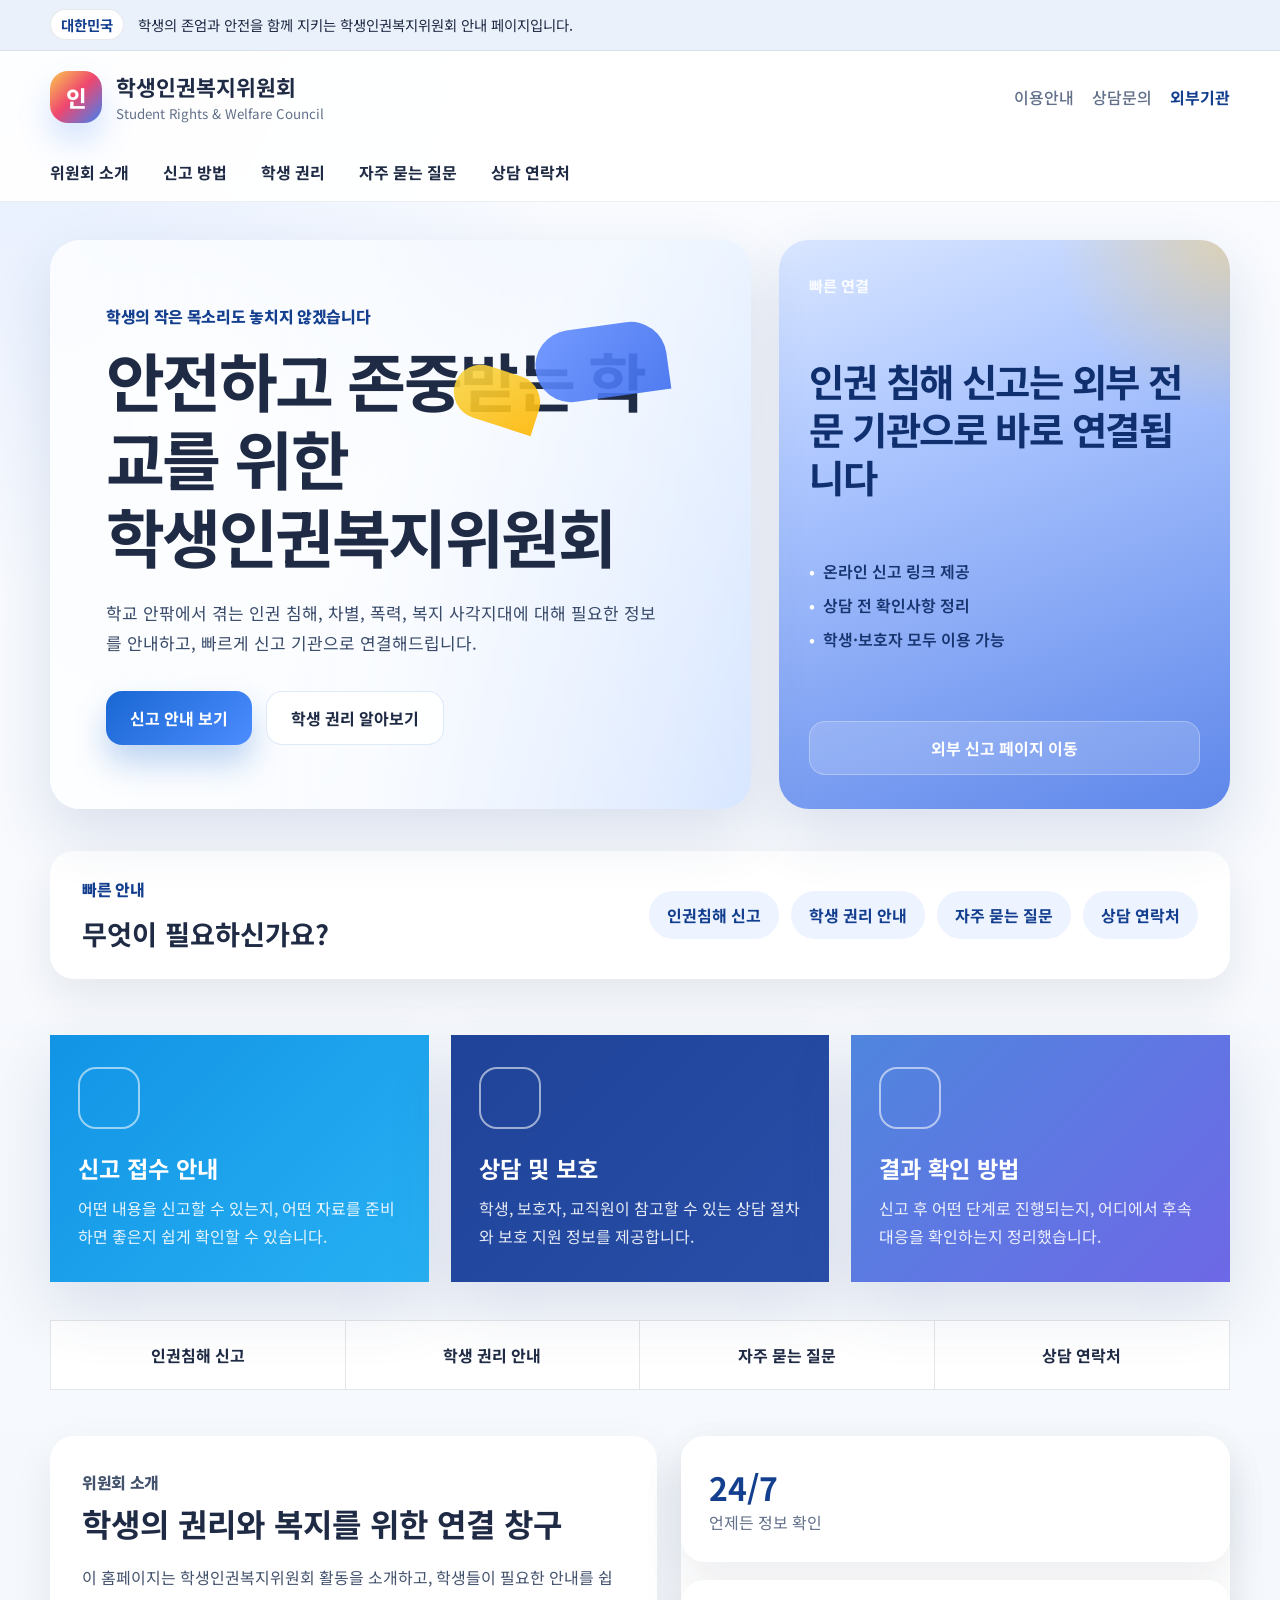
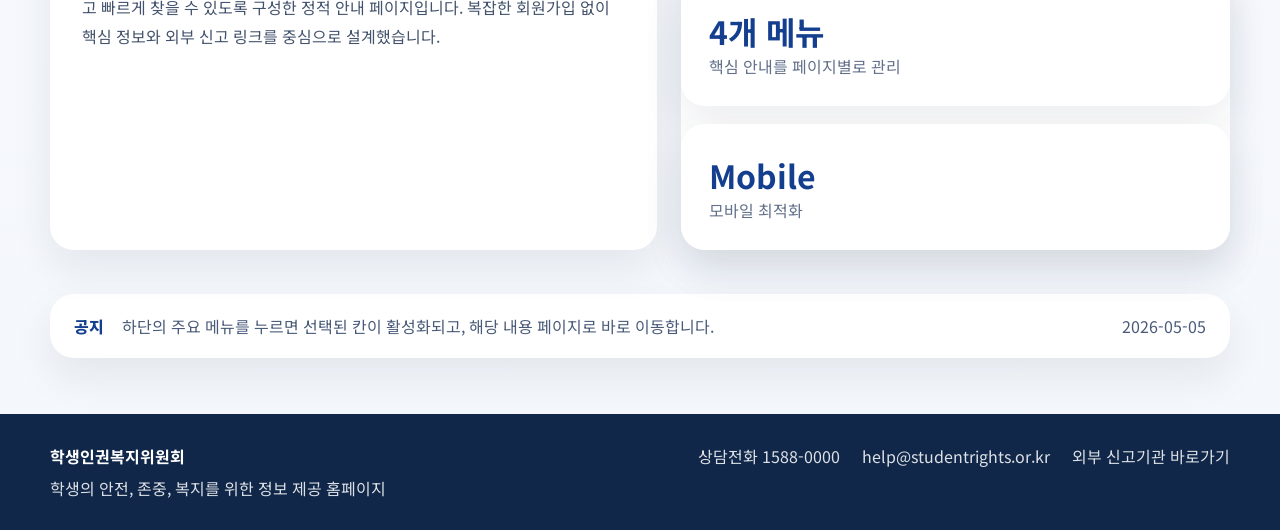
==== index.html @ 564bf6ee "Add files via upload" ====
<!DOCTYPE html>
<html lang="ko">
  <head>
    <meta charset="UTF-8" />
    <meta name="viewport" content="width=device-width, initial-scale=1.0" />
    <title>학생인권복지위원회</title>
    <meta
      name="description"
      content="학생의 권리와 복지를 위한 안내, 상담, 신고 연결을 제공하는 학생인권복지위원회 홈페이지"
    />
    <link rel="preconnect" href="https://fonts.googleapis.com" />
    <link rel="preconnect" href="https://fonts.gstatic.com" crossorigin />
    <link
      href="https://fonts.googleapis.com/css2?family=Noto+Sans+KR:wght@400;500;700;800&display=swap"
      rel="stylesheet"
    />
    <link rel="stylesheet" href="styles.css" />
  </head>
  <body data-page="home">
    <div class="gov-banner">
      <div class="container gov-banner__inner">
        <span class="gov-banner__badge">대한민국</span>
        <p>학생의 존엄과 안전을 함께 지키는 학생인권복지위원회 안내 페이지입니다.</p>
      </div>
    </div>

    <header class="site-header">
      <div class="container header-top">
        <a class="brand" href="index.html" aria-label="학생인권복지위원회 홈">
          <span class="brand__mark">인</span>
          <span class="brand__text">
            <strong>학생인권복지위원회</strong>
            <small>Student Rights & Welfare Council</small>
          </span>
        </a>

        <div class="header-actions">
          <a class="header-link" href="rights.html">이용안내</a>
          <a class="header-link" href="contact.html">상담문의</a>
          <a class="header-link header-link--strong" href="https://www.humanrights.go.kr/" target="_blank" rel="noreferrer">외부기관</a>
          <button class="menu-toggle" type="button" aria-expanded="false" aria-controls="site-nav">
            <span></span>
            <span></span>
            <span></span>
            <span class="sr-only">메뉴 열기</span>
          </button>
        </div>
      </div>

      <div class="container nav-wrap">
        <nav id="site-nav" class="site-nav" aria-label="주요 메뉴">
          <a href="index.html">위원회 소개</a>
          <a href="report.html">신고 방법</a>
          <a href="rights.html">학생 권리</a>
          <a href="faq.html">자주 묻는 질문</a>
          <a href="contact.html">상담 연락처</a>
        </nav>
      </div>
    </header>

    <main>
      <section class="hero">
        <div class="container hero__layout">
          <div class="hero__content">
            <p class="eyebrow">학생의 작은 목소리도 놓치지 않겠습니다</p>
            <h1>
              안전하고 존중받는 학교를 위한
              <br />
              학생인권복지위원회
            </h1>
            <p class="hero__text">
              학교 안팎에서 겪는 인권 침해, 차별, 폭력, 복지 사각지대에 대해 필요한 정보를
              안내하고, 빠르게 신고 기관으로 연결해드립니다.
            </p>
            <div class="hero__buttons">
              <a class="button button--primary" href="report.html">신고 안내 보기</a>
              <a class="button button--secondary" href="rights.html">학생 권리 알아보기</a>
            </div>
          </div>

          <aside class="hero-card" aria-label="주요 안내">
            <p class="hero-card__label">빠른 연결</p>
            <h2>인권 침해 신고는 외부 전문 기관으로 바로 연결됩니다</h2>
            <ul class="hero-card__list">
              <li>온라인 신고 링크 제공</li>
              <li>상담 전 확인사항 정리</li>
              <li>학생·보호자 모두 이용 가능</li>
            </ul>
            <a class="button button--light" href="https://www.humanrights.go.kr/" target="_blank" rel="noreferrer">외부 신고 페이지 이동</a>
          </aside>
        </div>
      </section>

      <section class="quick-search">
        <div class="container quick-search__box">
          <div>
            <p class="section-kicker">빠른 안내</p>
            <h2>무엇이 필요하신가요?</h2>
          </div>
          <div class="quick-links">
            <a class="quick-link" href="report.html">인권침해 신고</a>
            <a class="quick-link" href="rights.html">학생 권리 안내</a>
            <a class="quick-link" href="faq.html">자주 묻는 질문</a>
            <a class="quick-link" href="contact.html">상담 연락처</a>
          </div>
        </div>
      </section>

      <section class="service-grid">
        <div class="container">
          <div class="service-grid__cards">
            <article class="service-card service-card--cyan">
              <div class="service-card__icon"></div>
              <h3>신고 접수 안내</h3>
              <p>어떤 내용을 신고할 수 있는지, 어떤 자료를 준비하면 좋은지 쉽게 확인할 수 있습니다.</p>
            </article>
            <article class="service-card service-card--navy">
              <div class="service-card__icon"></div>
              <h3>상담 및 보호</h3>
              <p>학생, 보호자, 교직원이 참고할 수 있는 상담 절차와 보호 지원 정보를 제공합니다.</p>
            </article>
            <article class="service-card service-card--violet">
              <div class="service-card__icon"></div>
              <h3>결과 확인 방법</h3>
              <p>신고 후 어떤 단계로 진행되는지, 어디에서 후속 대응을 확인하는지 정리했습니다.</p>
            </article>
          </div>
        </div>
      </section>

      <section class="tabs-section">
        <div class="container tabs-section__inner">
          <a class="mini-tab" data-page-link="report" href="report.html">인권침해 신고</a>
          <a class="mini-tab" data-page-link="rights" href="rights.html">학생 권리 안내</a>
          <a class="mini-tab" data-page-link="faq" href="faq.html">자주 묻는 질문</a>
          <a class="mini-tab" data-page-link="contact" href="contact.html">상담 연락처</a>
        </div>
      </section>

      <section class="about-section">
        <div class="container about-layout">
          <div>
            <p class="section-kicker">위원회 소개</p>
            <h2>학생의 권리와 복지를 위한 연결 창구</h2>
            <p>
              이 홈페이지는 학생인권복지위원회 활동을 소개하고, 학생들이 필요한 안내를 쉽고 빠르게
              찾을 수 있도록 구성한 정적 안내 페이지입니다. 복잡한 회원가입 없이 핵심 정보와 외부 신고
              링크를 중심으로 설계했습니다.
            </p>
          </div>
          <div class="stat-list">
            <article>
              <strong>24/7</strong>
              <span>언제든 정보 확인</span>
            </article>
            <article>
              <strong>4개 메뉴</strong>
              <span>핵심 안내를 페이지별로 관리</span>
            </article>
            <article>
              <strong>Mobile</strong>
              <span>모바일 최적화</span>
            </article>
          </div>
        </div>
      </section>

      <section class="notice-section">
        <div class="container notice-box">
          <p class="notice-box__tag">공지</p>
          <p class="notice-box__text">하단의 주요 메뉴를 누르면 선택된 칸이 활성화되고, 해당 내용 페이지로 바로 이동합니다.</p>
          <time datetime="2026-05-05">2026-05-05</time>
        </div>
      </section>
    </main>

    <footer class="site-footer">
      <div class="container footer-layout">
        <div>
          <strong>학생인권복지위원회</strong>
          <p>학생의 안전, 존중, 복지를 위한 정보 제공 홈페이지</p>
        </div>
        <div class="footer-links">
          <a href="tel:1588-0000">상담전화 1588-0000</a>
          <a href="mailto:help@studentrights.or.kr">help@studentrights.or.kr</a>
          <a href="https://www.humanrights.go.kr/" target="_blank" rel="noreferrer">외부 신고기관 바로가기</a>
        </div>
      </div>
    </footer>

    <script src="script.js"></script>
  </body>
</html>
---- styles.css ----
:root {
  --bg: #f4f7fb;
  --surface: #ffffff;
  --surface-soft: #eef4ff;
  --text: #1f2a44;
  --muted: #62708a;
  --line: rgba(31, 42, 68, 0.12);
  --primary: #1967d2;
  --primary-deep: #143f8f;
  --accent: #4f86ff;
  --cyan: linear-gradient(135deg, #1294e5, #27b0f3);
  --navy: linear-gradient(135deg, #1e4398, #294ea8);
  --violet: linear-gradient(135deg, #4f86de, #6e68e6);
  --shadow: 0 24px 60px rgba(42, 74, 126, 0.14);
  --radius: 24px;
}

* {
  box-sizing: border-box;
}

html {
  scroll-behavior: smooth;
}

body {
  margin: 0;
  font-family: "Noto Sans KR", sans-serif;
  color: var(--text);
  background:
    radial-gradient(circle at top left, rgba(125, 170, 255, 0.18), transparent 24%),
    linear-gradient(180deg, #f9fbff 0%, var(--bg) 100%);
}

a {
  color: inherit;
  text-decoration: none;
}

button,
input {
  font: inherit;
}

.container {
  width: min(1180px, calc(100% - 32px));
  margin: 0 auto;
}

.sr-only {
  position: absolute;
  width: 1px;
  height: 1px;
  padding: 0;
  margin: -1px;
  overflow: hidden;
  clip: rect(0, 0, 0, 0);
  white-space: nowrap;
  border: 0;
}

.gov-banner {
  background: #eaf1fb;
  border-bottom: 1px solid rgba(31, 42, 68, 0.08);
  font-size: 0.9rem;
}

.gov-banner__inner {
  display: flex;
  gap: 14px;
  align-items: center;
  min-height: 42px;
}

.gov-banner__badge {
  display: inline-flex;
  align-items: center;
  justify-content: center;
  padding: 4px 10px;
  border-radius: 999px;
  background: #fff;
  border: 1px solid rgba(31, 42, 68, 0.1);
  font-weight: 700;
  color: var(--primary-deep);
}

.site-header {
  position: sticky;
  top: 0;
  z-index: 20;
  background: rgba(255, 255, 255, 0.92);
  backdrop-filter: blur(12px);
  border-bottom: 1px solid rgba(31, 42, 68, 0.08);
}

.header-top,
.nav-wrap {
  display: flex;
  align-items: center;
}

.header-top {
  justify-content: space-between;
  min-height: 92px;
  gap: 20px;
}

.brand {
  display: flex;
  align-items: center;
  gap: 14px;
}

.brand__mark {
  width: 52px;
  height: 52px;
  border-radius: 18px;
  display: grid;
  place-items: center;
  background: linear-gradient(135deg, #f9c94f, #ef476f 48%, #3b82f6);
  color: #fff;
  font-size: 1.4rem;
  font-weight: 800;
  box-shadow: 0 18px 32px rgba(59, 130, 246, 0.22);
}

.brand__text {
  display: flex;
  flex-direction: column;
  gap: 2px;
}

.brand__text strong {
  font-size: 1.35rem;
}

.brand__text small {
  color: var(--muted);
}

.header-actions {
  display: flex;
  align-items: center;
  gap: 18px;
}

.header-link {
  color: var(--muted);
  font-weight: 500;
}

.header-link--strong {
  color: var(--primary-deep);
  font-weight: 700;
}

.menu-toggle {
  display: none;
  width: 48px;
  height: 48px;
  border: 1px solid var(--line);
  border-radius: 14px;
  background: #fff;
  cursor: pointer;
}

.menu-toggle span {
  display: block;
  width: 20px;
  height: 2px;
  margin: 4px auto;
  background: var(--text);
}

.nav-wrap {
  min-height: 58px;
}

.site-nav {
  display: flex;
  gap: 34px;
  align-items: center;
  font-weight: 700;
}

.site-nav a {
  position: relative;
  padding: 14px 0;
}

.site-nav a::after {
  content: "";
  position: absolute;
  left: 0;
  bottom: 6px;
  width: 100%;
  height: 3px;
  border-radius: 999px;
  background: var(--accent);
  transform: scaleX(0);
  transform-origin: left;
  transition: transform 0.2s ease;
}

.site-nav a:hover::after,
.site-nav a:focus-visible::after {
  transform: scaleX(1);
}

.hero {
  padding: 38px 0 24px;
}

.hero__layout {
  display: grid;
  grid-template-columns: 1.4fr 0.9fr;
  gap: 28px;
  align-items: stretch;
}

.hero__content,
.hero-card {
  border-radius: calc(var(--radius) + 6px);
  overflow: hidden;
}

.hero__content {
  position: relative;
  padding: 64px 56px;
  min-height: 480px;
  background:
    linear-gradient(90deg, rgba(255, 255, 255, 0.92) 0%, rgba(255, 255, 255, 0.82) 45%, rgba(255, 255, 255, 0.28) 100%),
    radial-gradient(circle at 20% 30%, rgba(255, 255, 255, 0.7), transparent 24%),
    linear-gradient(135deg, #bfd8ff 0%, #eaf3ff 45%, #c8dcff 100%);
  box-shadow: var(--shadow);
}

.hero__content::before,
.hero__content::after {
  content: "";
  position: absolute;
  border-radius: 999px 999px 0 999px;
  opacity: 0.9;
}

.hero__content::before {
  width: 88px;
  height: 54px;
  right: 210px;
  top: 130px;
  background: linear-gradient(135deg, #f7d74a, #ffb703);
  transform: rotate(18deg);
}

.hero__content::after {
  width: 132px;
  height: 72px;
  right: 84px;
  top: 86px;
  background: linear-gradient(135deg, #658fff, #3f6fef);
  transform: rotate(-8deg);
}

.eyebrow,
.section-kicker {
  margin: 0 0 12px;
  color: var(--primary-deep);
  font-weight: 800;
  letter-spacing: -0.02em;
}

.hero h1 {
  margin: 0;
  font-size: clamp(2.3rem, 5vw, 4rem);
  line-height: 1.22;
  letter-spacing: -0.04em;
}

.hero__text {
  max-width: 560px;
  margin: 24px 0 0;
  font-size: 1.06rem;
  line-height: 1.75;
  color: #3a4c6a;
}

.hero__buttons {
  display: flex;
  flex-wrap: wrap;
  gap: 14px;
  margin-top: 34px;
}

.button {
  display: inline-flex;
  justify-content: center;
  align-items: center;
  min-height: 54px;
  padding: 0 24px;
  border-radius: 16px;
  font-weight: 700;
  transition: transform 0.2s ease, box-shadow 0.2s ease, background 0.2s ease;
}

.button:hover,
.button:focus-visible {
  transform: translateY(-2px);
}

.button--primary {
  color: #fff;
  background: linear-gradient(135deg, var(--primary), #4c8cff);
  box-shadow: 0 18px 32px rgba(25, 103, 210, 0.28);
}

.button--secondary {
  background: rgba(255, 255, 255, 0.88);
  border: 1px solid rgba(25, 103, 210, 0.14);
}

.button--light {
  background: rgba(255, 255, 255, 0.16);
  border: 1px solid rgba(255, 255, 255, 0.28);
  color: #fff;
}

.hero-card {
  padding: 34px 30px;
  color: #fff;
  background:
    radial-gradient(circle at top right, rgba(255, 209, 102, 0.48), transparent 24%),
    linear-gradient(160deg, #d9e6ff 0%, #aec7ff 32%, #5e87ea 100%);
  box-shadow: var(--shadow);
  display: flex;
  flex-direction: column;
  justify-content: space-between;
}

.hero-card__label {
  margin: 0;
  font-size: 0.95rem;
  font-weight: 700;
  opacity: 0.92;
}

.hero-card h2 {
  margin: 18px 0 18px;
  color: #0f2f6f;
  font-size: clamp(1.8rem, 3vw, 2.9rem);
  line-height: 1.25;
  letter-spacing: -0.04em;
}

.hero-card__list {
  margin: 0 0 28px;
  padding: 0;
  list-style: none;
  display: grid;
  gap: 10px;
  color: #17346f;
  font-weight: 600;
}

.hero-card__list li::before {
  content: "•";
  margin-right: 8px;
  color: #fff;
}

.quick-search {
  padding: 18px 0 28px;
}

.quick-search__box {
  padding: 26px 32px;
  background: var(--surface);
  border-radius: 24px;
  box-shadow: 0 18px 42px rgba(31, 42, 68, 0.08);
  display: flex;
  gap: 24px;
  align-items: center;
  justify-content: space-between;
}

.quick-search__box h2 {
  margin: 4px 0 0;
  font-size: 1.7rem;
}

.quick-search__form {
  width: min(100%, 640px);
  display: flex;
  align-items: center;
  background: #fff;
  border: 2px solid #245ab8;
  border-radius: 18px;
  overflow: hidden;
}

.quick-search__form input {
  flex: 1;
  min-width: 0;
  padding: 18px 22px;
  border: 0;
  outline: 0;
}

.quick-search__form button {
  width: 72px;
  border: 0;
  background: #fff;
  cursor: pointer;
}

.quick-search__form svg {
  width: 26px;
  height: 26px;
  fill: none;
  stroke: #245ab8;
  stroke-width: 2;
  stroke-linecap: round;
}

.quick-links {
  display: flex;
  flex-wrap: wrap;
  gap: 12px;
  justify-content: flex-end;
}

.quick-link {
  display: inline-flex;
  align-items: center;
  min-height: 48px;
  padding: 0 18px;
  border-radius: 999px;
  background: #edf3ff;
  color: var(--primary-deep);
  font-weight: 700;
}

.service-grid {
  padding: 28px 0 18px;
}

.service-grid__cards {
  display: grid;
  grid-template-columns: repeat(3, 1fr);
  gap: 22px;
}

.service-card {
  padding: 32px 28px;
  border-radius: 0;
  color: #fff;
  min-height: 220px;
  box-shadow: var(--shadow);
}

.service-card--cyan {
  background: var(--cyan);
}

.service-card--navy {
  background: var(--navy);
}

.service-card--violet {
  background: var(--violet);
}

.service-card__icon {
  width: 62px;
  height: 62px;
  margin-bottom: 22px;
  border-radius: 18px;
  border: 2px solid rgba(255, 255, 255, 0.56);
}

.service-card h3 {
  margin: 0 0 10px;
  font-size: 1.45rem;
}

.service-card p {
  margin: 0;
  line-height: 1.72;
  color: rgba(255, 255, 255, 0.88);
}

.tabs-section {
  padding: 20px 0;
}

.tabs-section__inner {
  display: grid;
  grid-template-columns: repeat(4, 1fr);
  gap: 0;
  border: 1px solid var(--line);
  background: var(--surface);
}

.mini-tab {
  min-height: 68px;
  display: grid;
  place-items: center;
  padding: 12px;
  font-weight: 700;
  border-right: 1px solid var(--line);
  transition: background 0.2s ease, color 0.2s ease;
}

.mini-tab:last-child {
  border-right: 0;
}

.mini-tab--active {
  color: #fff;
  background: linear-gradient(135deg, #5f91e2, #4e7dd1);
}

.mini-tab:hover,
.mini-tab:focus-visible {
  background: #eef4ff;
}

.mini-tab--active:hover,
.mini-tab--active:focus-visible {
  background: linear-gradient(135deg, #5f91e2, #4e7dd1);
}

.subpage-main {
  padding-bottom: 24px;
}

.subpage-hero {
  padding: 30px 0 10px;
}

.subpage-hero__inner {
  padding: 34px 36px;
  border-radius: 28px;
  background:
    radial-gradient(circle at top right, rgba(255, 216, 128, 0.36), transparent 20%),
    linear-gradient(135deg, #dbe8ff 0%, #edf4ff 50%, #c8dafd 100%);
  box-shadow: 0 18px 42px rgba(31, 42, 68, 0.08);
}

.subpage-hero__inner h1 {
  margin: 6px 0 12px;
  font-size: clamp(2rem, 4vw, 3rem);
  line-height: 1.3;
  letter-spacing: -0.04em;
}

.subpage-hero__inner p:last-child {
  margin: 0;
  color: #44536d;
  line-height: 1.8;
}

.page-grid,
.contact-grid {
  display: grid;
  grid-template-columns: repeat(2, 1fr);
  gap: 24px;
}

.info-section,
.about-section,
.faq-section {
  padding: 26px 0 22px;
}

.info-layout,
.about-layout {
  display: grid;
  grid-template-columns: 1.05fr 0.95fr;
  gap: 24px;
}

.info-panel,
.notice-box,
.faq-list details,
.about-layout > div,
.stat-list article {
  background: var(--surface);
  border-radius: 24px;
  box-shadow: 0 18px 42px rgba(31, 42, 68, 0.08);
}

.info-panel {
  padding: 32px;
}

.info-panel--soft {
  background: linear-gradient(180deg, #f8fbff 0%, #edf4ff 100%);
}

.info-panel h2,
.about-layout h2,
.faq-section h2 {
  margin: 4px 0 18px;
  font-size: 2rem;
  line-height: 1.35;
}

.steps {
  margin: 0 0 26px;
  padding-left: 22px;
  line-height: 1.9;
  color: #435370;
}

.bullet-grid {
  display: grid;
  grid-template-columns: repeat(2, 1fr);
  gap: 16px;
}

.bullet-grid div {
  padding: 18px;
  border-radius: 18px;
  background: rgba(255, 255, 255, 0.72);
  border: 1px solid rgba(79, 134, 255, 0.12);
}

.bullet-grid strong {
  display: block;
  margin-bottom: 8px;
  color: var(--primary-deep);
}

.bullet-grid p,
.about-layout p {
  margin: 0;
  color: #44536d;
  line-height: 1.85;
}

.feature-list {
  display: grid;
  gap: 16px;
}

.feature-item {
  padding: 18px 20px;
  border-radius: 18px;
  border: 1px solid rgba(79, 134, 255, 0.12);
  background: #f8fbff;
}

.feature-item strong {
  display: block;
  margin-bottom: 8px;
  color: var(--primary-deep);
}

.feature-item p {
  margin: 0;
  color: #44536d;
  line-height: 1.8;
}

.about-layout > div:first-child {
  padding: 32px;
}

.stat-list {
  display: grid;
  gap: 18px;
}

.stat-list article {
  padding: 28px;
}

.stat-list strong {
  display: block;
  font-size: 2rem;
  color: var(--primary-deep);
}

.stat-list span {
  color: var(--muted);
}

.notice-section {
  padding: 22px 0;
}

.notice-box {
  display: grid;
  grid-template-columns: auto 1fr auto;
  gap: 18px;
  align-items: center;
  padding: 20px 24px;
}

.notice-box__tag {
  margin: 0;
  font-weight: 800;
  color: var(--primary-deep);
}

.notice-box__text,
.notice-box time {
  margin: 0;
  color: #495b79;
}

.faq-list {
  display: grid;
  gap: 16px;
}

.faq-list details {
  padding: 22px 24px;
}

.faq-list summary {
  cursor: pointer;
  font-weight: 700;
}

.faq-list p {
  margin: 14px 0 0;
  color: #4b5f7e;
  line-height: 1.8;
}

.contact-card-list {
  display: grid;
  gap: 16px;
}

.contact-card {
  padding: 20px;
  border-radius: 18px;
  background: #f8fbff;
  border: 1px solid rgba(79, 134, 255, 0.12);
}

.contact-card strong {
  display: block;
  margin-bottom: 8px;
  color: var(--primary-deep);
}

.contact-card p {
  margin: 0 0 8px;
  font-size: 1.2rem;
  font-weight: 700;
}

.contact-card span {
  color: var(--muted);
}

.plain-list {
  margin: 0;
  padding-left: 20px;
  color: #44536d;
  line-height: 1.9;
}

.site-footer {
  margin-top: 34px;
  background: #102749;
  color: rgba(255, 255, 255, 0.86);
}

.footer-layout {
  display: flex;
  justify-content: space-between;
  gap: 20px;
  padding: 30px 0;
}

.footer-layout strong {
  display: block;
  margin-bottom: 8px;
  color: #fff;
}

.footer-layout p {
  margin: 0;
}

.footer-links {
  display: flex;
  flex-wrap: wrap;
  gap: 16px 22px;
  justify-content: flex-end;
}

@media (max-width: 1024px) {
  .hero__layout,
  .info-layout,
  .about-layout,
  .service-grid__cards,
  .page-grid,
  .contact-grid {
    grid-template-columns: 1fr;
  }

  .hero__content {
    min-height: 420px;
  }

  .tabs-section__inner {
    grid-template-columns: repeat(2, 1fr);
  }

  .quick-search__box,
  .notice-box,
  .footer-layout {
    grid-template-columns: 1fr;
    flex-direction: column;
    align-items: flex-start;
  }

  .quick-search__form {
    width: 100%;
  }

  .quick-links {
    justify-content: flex-start;
  }
}

@media (max-width: 760px) {
  .header-link {
    display: none;
  }

  .menu-toggle {
    display: block;
  }

  .nav-wrap {
    min-height: 0;
  }

  .site-nav {
    display: none;
    flex-direction: column;
    align-items: flex-start;
    gap: 0;
    width: 100%;
    padding: 12px 0 18px;
  }

  .site-nav.is-open {
    display: flex;
  }

  .site-nav a {
    width: 100%;
    padding: 14px 0;
    border-bottom: 1px solid rgba(31, 42, 68, 0.08);
  }

  .hero {
    padding-top: 22px;
  }

  .hero__content,
  .hero-card,
  .info-panel,
  .about-layout > div:first-child,
  .faq-list details,
  .notice-box,
  .subpage-hero__inner {
    padding: 24px;
    border-radius: 22px;
  }

  .hero__content {
    min-height: auto;
  }

  .hero__buttons,
  .footer-links {
    width: 100%;
  }

  .button {
    width: 100%;
  }

  .quick-search__box h2,
  .info-panel h2,
  .about-layout h2,
  .faq-section h2 {
    font-size: 1.55rem;
  }

  .tabs-section__inner,
  .bullet-grid {
    grid-template-columns: 1fr;
  }

  .notice-box {
    grid-template-columns: 1fr;
  }

  .quick-link {
    width: 100%;
    justify-content: center;
  }
}
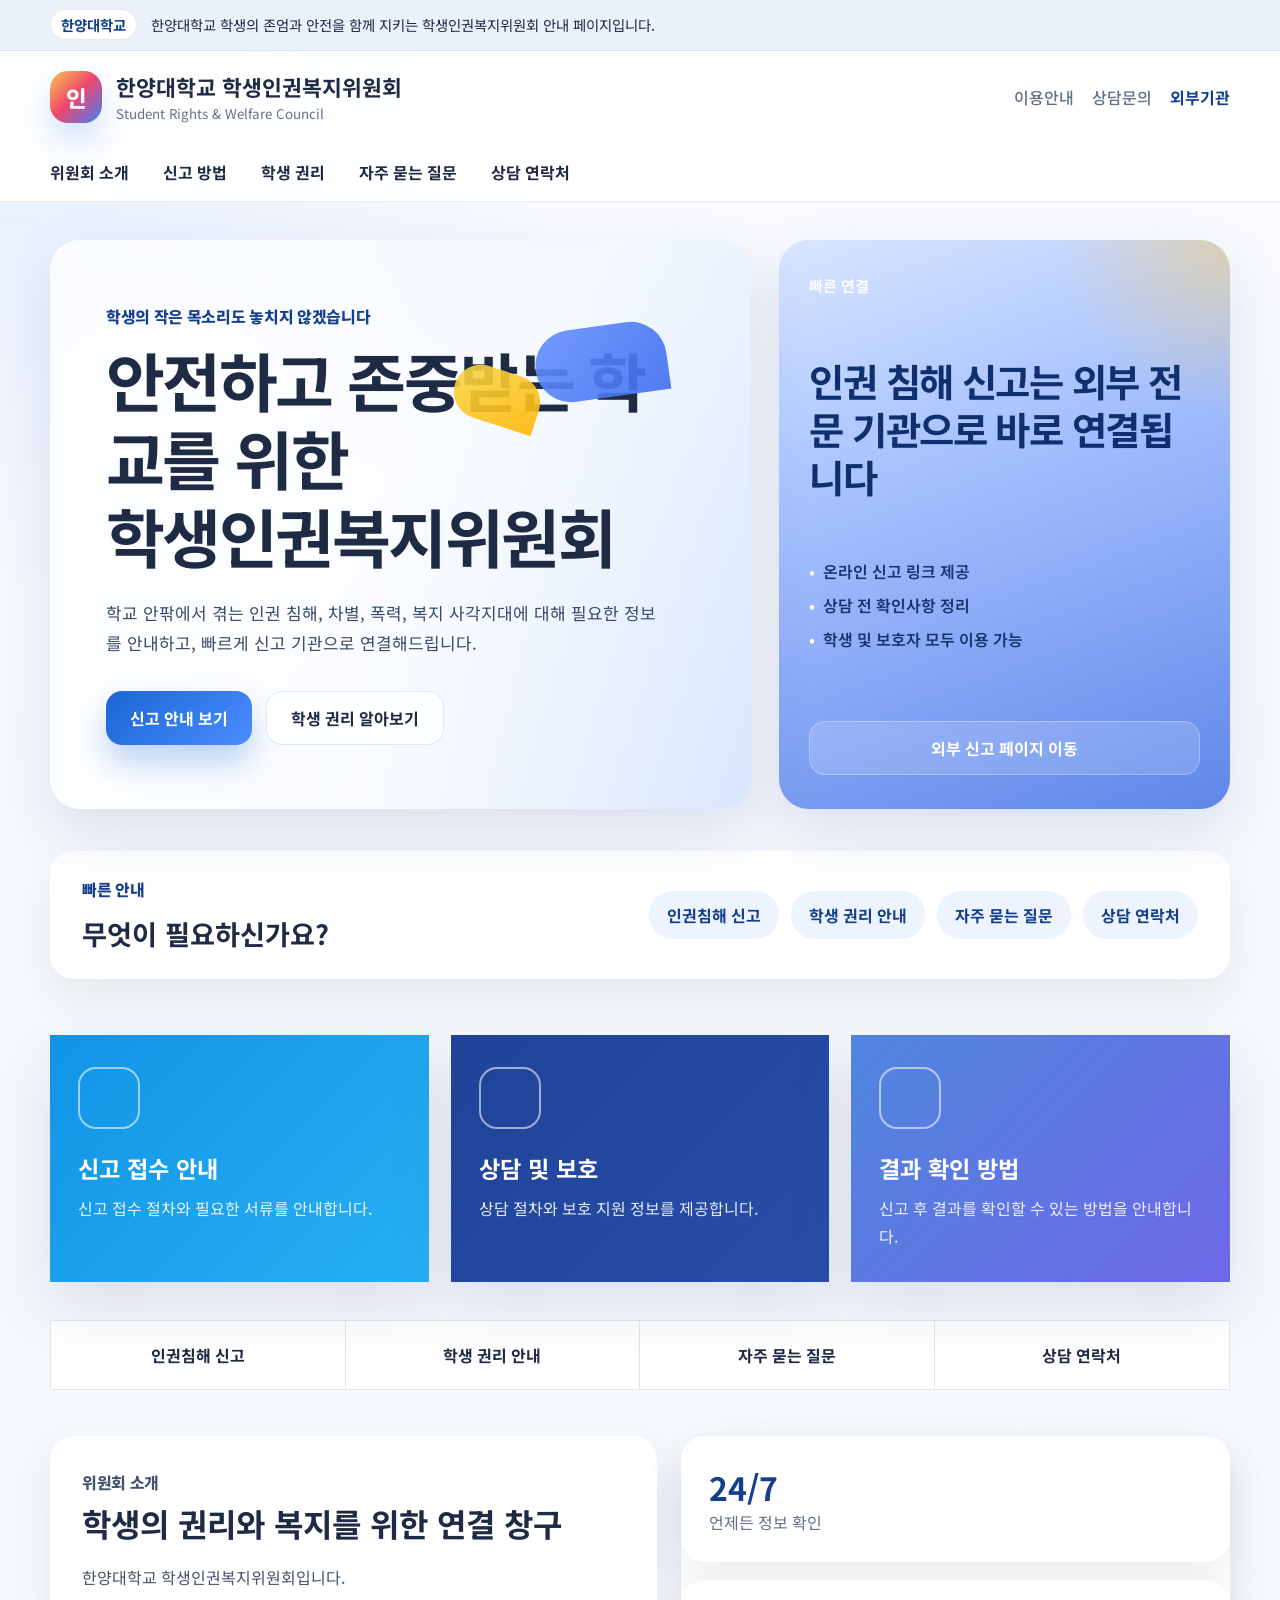
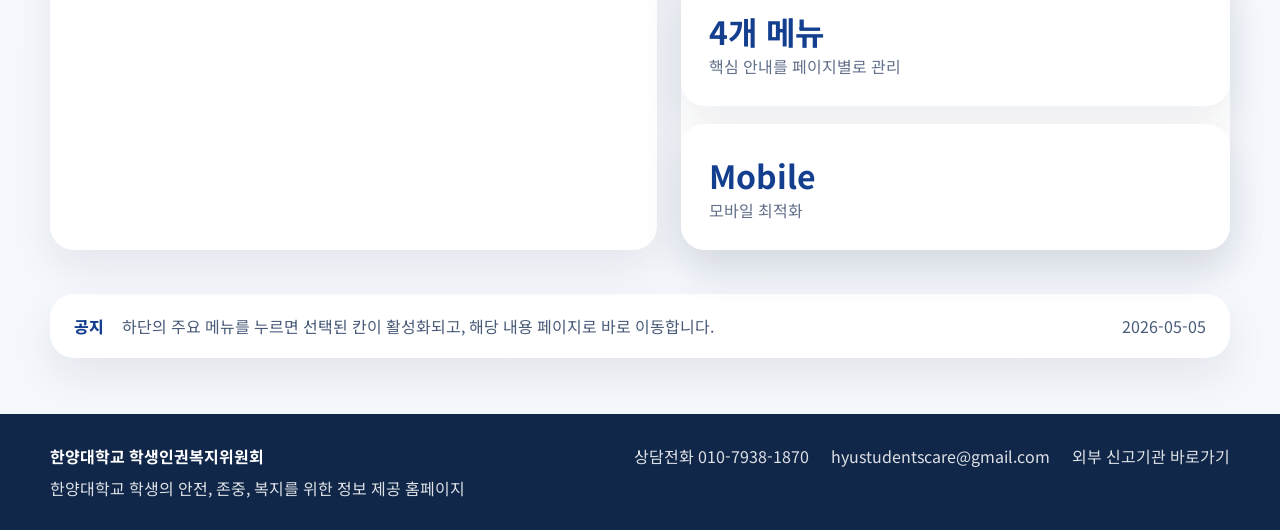
==== commit bbfa2d7f: "gaga" ====
--- a/index.html
+++ b/index.html
@@ -3,10 +3,10 @@
   <head>
     <meta charset="UTF-8" />
     <meta name="viewport" content="width=device-width, initial-scale=1.0" />
-    <title>학생인권복지위원회</title>
+    <title>한양대학교 학생인권복지위원회</title>
     <meta
       name="description"
-      content="학생의 권리와 복지를 위한 안내, 상담, 신고 연결을 제공하는 학생인권복지위원회 홈페이지"
+      content="한양대학교 학생의 권리와 복지를 위한 안내, 상담, 신고 연결을 제공하는 학생인권복지위원회 홈페이지"
     />
     <link rel="preconnect" href="https://fonts.googleapis.com" />
     <link rel="preconnect" href="https://fonts.gstatic.com" crossorigin />
@@ -19,8 +19,8 @@
   <body data-page="home">
     <div class="gov-banner">
       <div class="container gov-banner__inner">
-        <span class="gov-banner__badge">대한민국</span>
-        <p>학생의 존엄과 안전을 함께 지키는 학생인권복지위원회 안내 페이지입니다.</p>
+        <span class="gov-banner__badge">한양대학교</span>
+        <p>한양대학교 학생의 존엄과 안전을 함께 지키는 학생인권복지위원회 안내 페이지입니다.</p>
       </div>
     </div>
 
@@ -29,7 +29,7 @@
         <a class="brand" href="index.html" aria-label="학생인권복지위원회 홈">
           <span class="brand__mark">인</span>
           <span class="brand__text">
-            <strong>학생인권복지위원회</strong>
+            <strong>한양대학교 학생인권복지위원회</strong>
             <small>Student Rights & Welfare Council</small>
           </span>
         </a>
@@ -84,9 +84,9 @@
             <ul class="hero-card__list">
               <li>온라인 신고 링크 제공</li>
               <li>상담 전 확인사항 정리</li>
-              <li>학생·보호자 모두 이용 가능</li>
+              <li>학생 및 보호자 모두 이용 가능</li>
             </ul>
-            <a class="button button--light" href="https://www.humanrights.go.kr/" target="_blank" rel="noreferrer">외부 신고 페이지 이동</a>
+            <a class="button button--light" href="https://hrc.hanyang.ac.kr/" target="_blank" rel="noreferrer">외부 신고 페이지 이동</a>
           </aside>
         </div>
       </section>
@@ -112,17 +112,17 @@
             <article class="service-card service-card--cyan">
               <div class="service-card__icon"></div>
               <h3>신고 접수 안내</h3>
-              <p>어떤 내용을 신고할 수 있는지, 어떤 자료를 준비하면 좋은지 쉽게 확인할 수 있습니다.</p>
+              <p>신고 접수 절차와 필요한 서류를 안내합니다.</p>
             </article>
             <article class="service-card service-card--navy">
               <div class="service-card__icon"></div>
               <h3>상담 및 보호</h3>
-              <p>학생, 보호자, 교직원이 참고할 수 있는 상담 절차와 보호 지원 정보를 제공합니다.</p>
+              <p>상담 절차와 보호 지원 정보를 제공합니다.</p>
             </article>
             <article class="service-card service-card--violet">
               <div class="service-card__icon"></div>
               <h3>결과 확인 방법</h3>
-              <p>신고 후 어떤 단계로 진행되는지, 어디에서 후속 대응을 확인하는지 정리했습니다.</p>
+              <p>신고 후 결과를 확인할 수 있는 방법을 안내합니다.</p>
             </article>
           </div>
         </div>
@@ -143,9 +143,7 @@
             <p class="section-kicker">위원회 소개</p>
             <h2>학생의 권리와 복지를 위한 연결 창구</h2>
             <p>
-              이 홈페이지는 학생인권복지위원회 활동을 소개하고, 학생들이 필요한 안내를 쉽고 빠르게
-              찾을 수 있도록 구성한 정적 안내 페이지입니다. 복잡한 회원가입 없이 핵심 정보와 외부 신고
-              링크를 중심으로 설계했습니다.
+              한양대학교 학생인권복지위원회입니다.
             </p>
           </div>
           <div class="stat-list">
@@ -177,13 +175,13 @@
     <footer class="site-footer">
       <div class="container footer-layout">
         <div>
-          <strong>학생인권복지위원회</strong>
-          <p>학생의 안전, 존중, 복지를 위한 정보 제공 홈페이지</p>
+          <strong>한양대학교 학생인권복지위원회</strong>
+          <p>한양대학교 학생의 안전, 존중, 복지를 위한 정보 제공 홈페이지</p>
         </div>
         <div class="footer-links">
-          <a href="tel:1588-0000">상담전화 1588-0000</a>
-          <a href="mailto:help@studentrights.or.kr">help@studentrights.or.kr</a>
-          <a href="https://www.humanrights.go.kr/" target="_blank" rel="noreferrer">외부 신고기관 바로가기</a>
+          <a href="tel:010-7938-1870">상담전화 010-7938-1870</a>
+          <a href="mailto:hyustudentscare@gmail.com">hyustudentscare@gmail.com</a>
+          <a href="https://hrc.hanyang.ac.kr/" target="_blank" rel="noreferrer">외부 신고기관 바로가기</a>
         </div>
       </div>
     </footer>
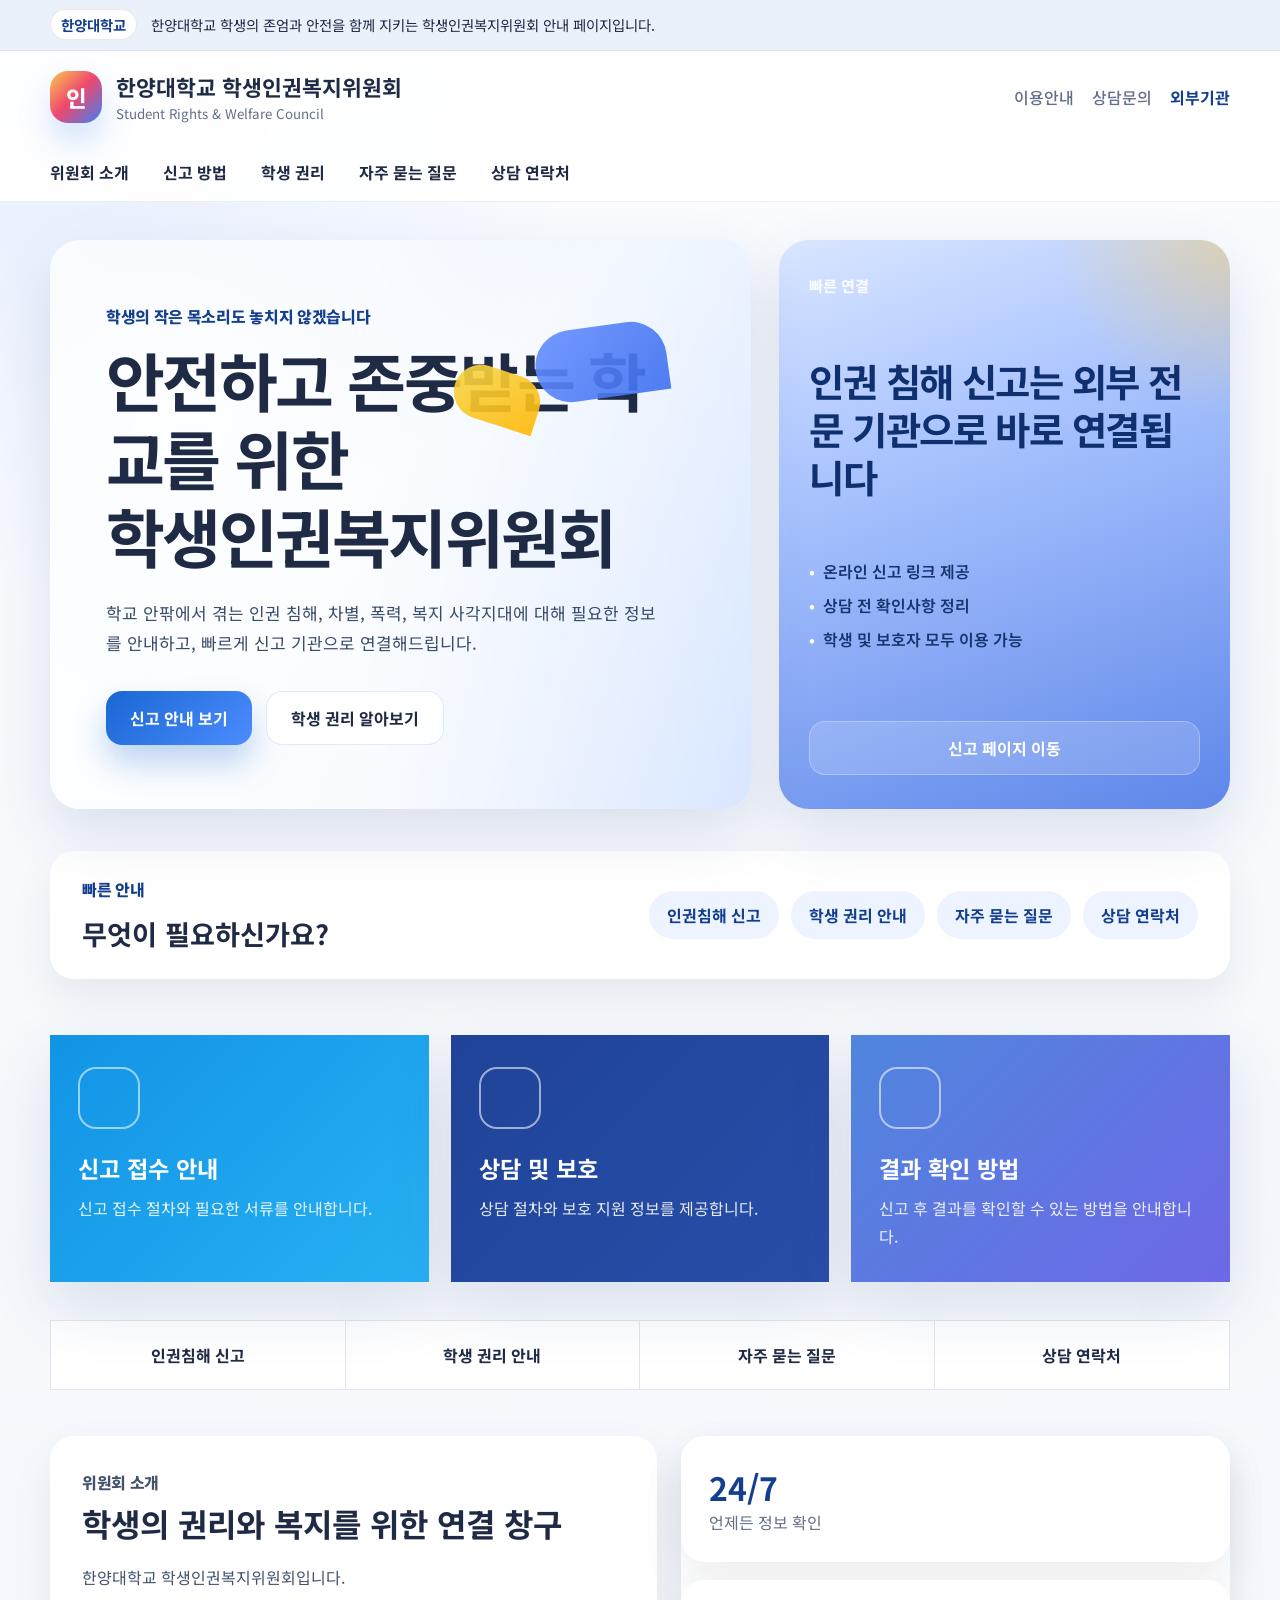
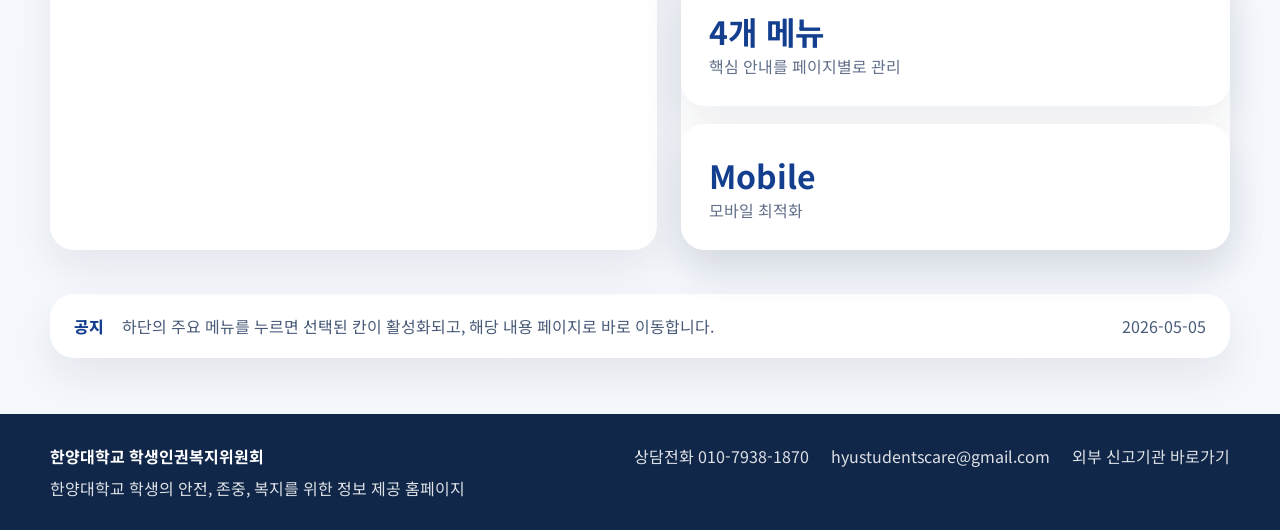
==== commit fca90855: "Haha" ====
--- a/index.html
+++ b/index.html
@@ -37,7 +37,7 @@
         <div class="header-actions">
           <a class="header-link" href="rights.html">이용안내</a>
           <a class="header-link" href="contact.html">상담문의</a>
-          <a class="header-link header-link--strong" href="https://www.humanrights.go.kr/" target="_blank" rel="noreferrer">외부기관</a>
+          <a class="header-link header-link--strong" href="https://hrc.hanyang.ac.kr/" target="_blank" rel="noreferrer">외부기관</a>
           <button class="menu-toggle" type="button" aria-expanded="false" aria-controls="site-nav">
             <span></span>
             <span></span>
@@ -86,7 +86,7 @@
               <li>상담 전 확인사항 정리</li>
               <li>학생 및 보호자 모두 이용 가능</li>
             </ul>
-            <a class="button button--light" href="https://hrc.hanyang.ac.kr/" target="_blank" rel="noreferrer">외부 신고 페이지 이동</a>
+            <a class="button button--light" href="https://walla.my/v/a8oq6hDiddJU0hvot35J" target="_blank" rel="noreferrer">신고 페이지 이동</a>
           </aside>
         </div>
       </section>
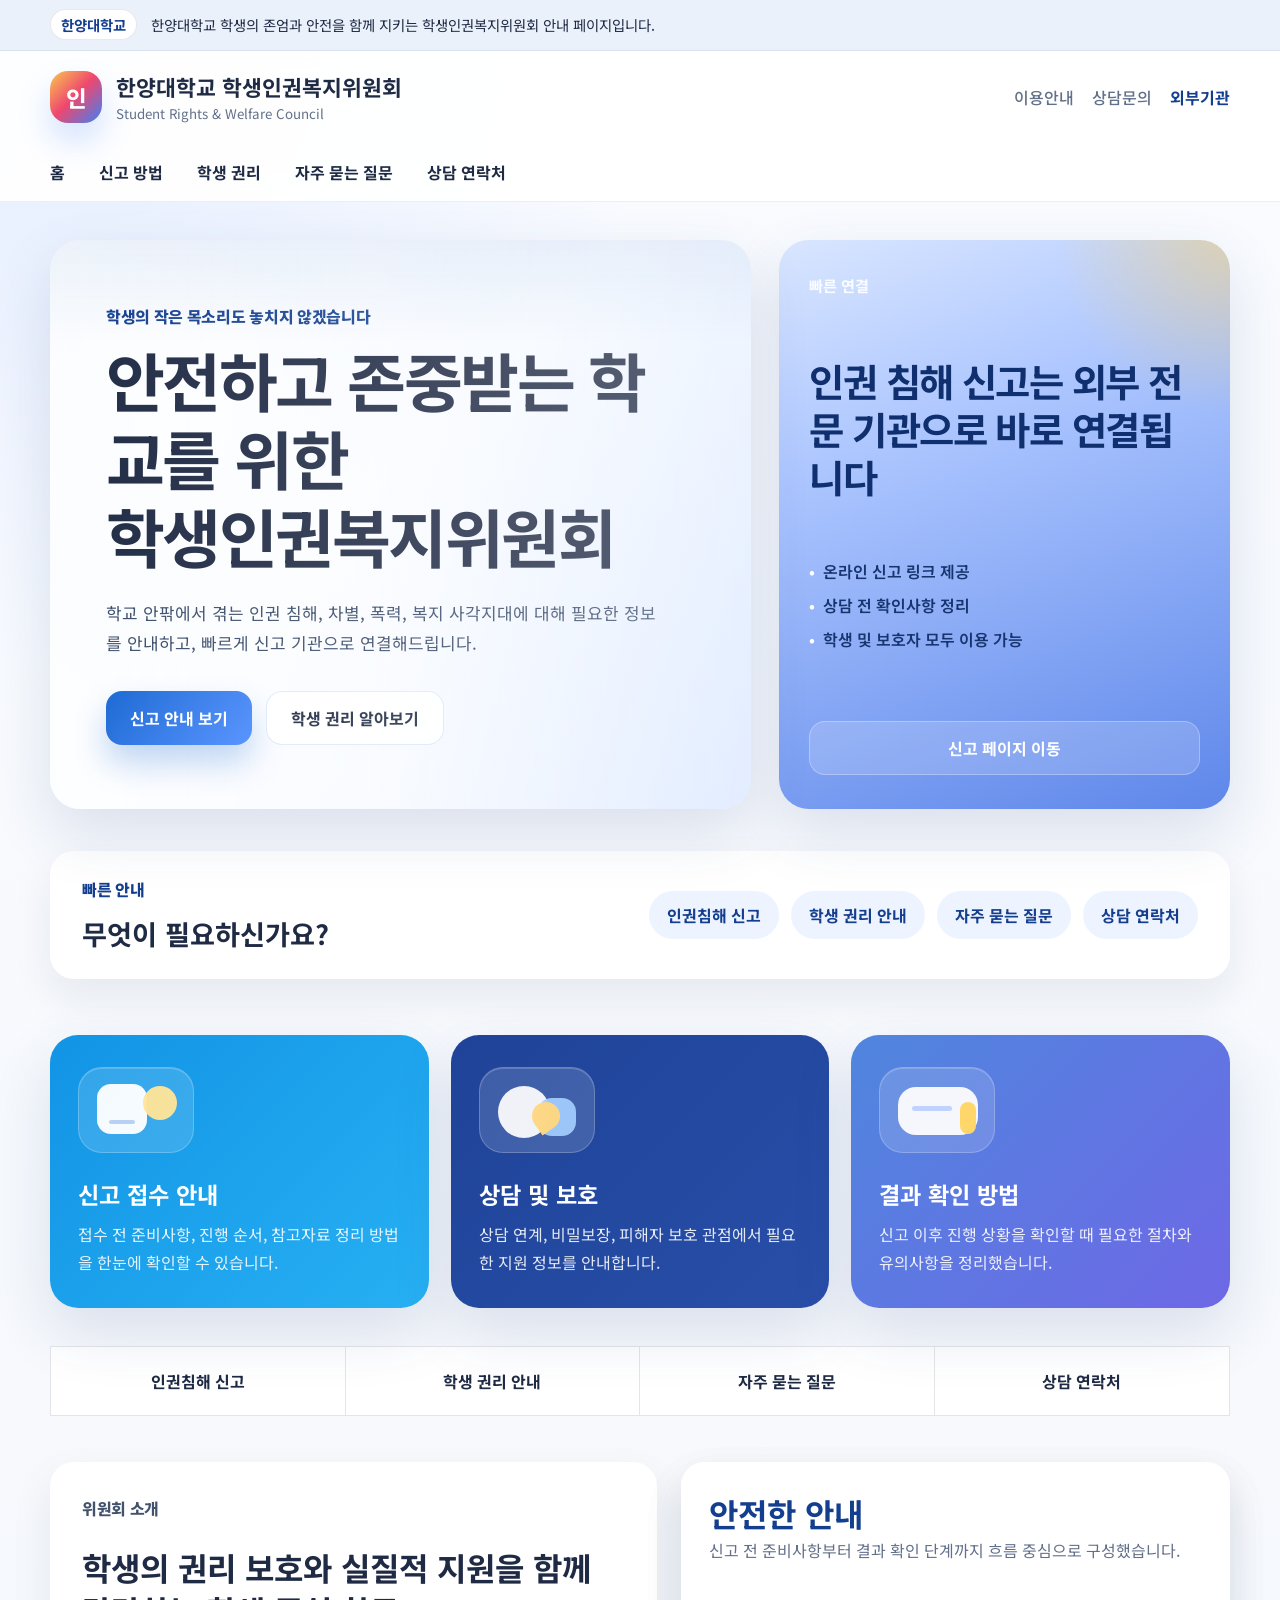
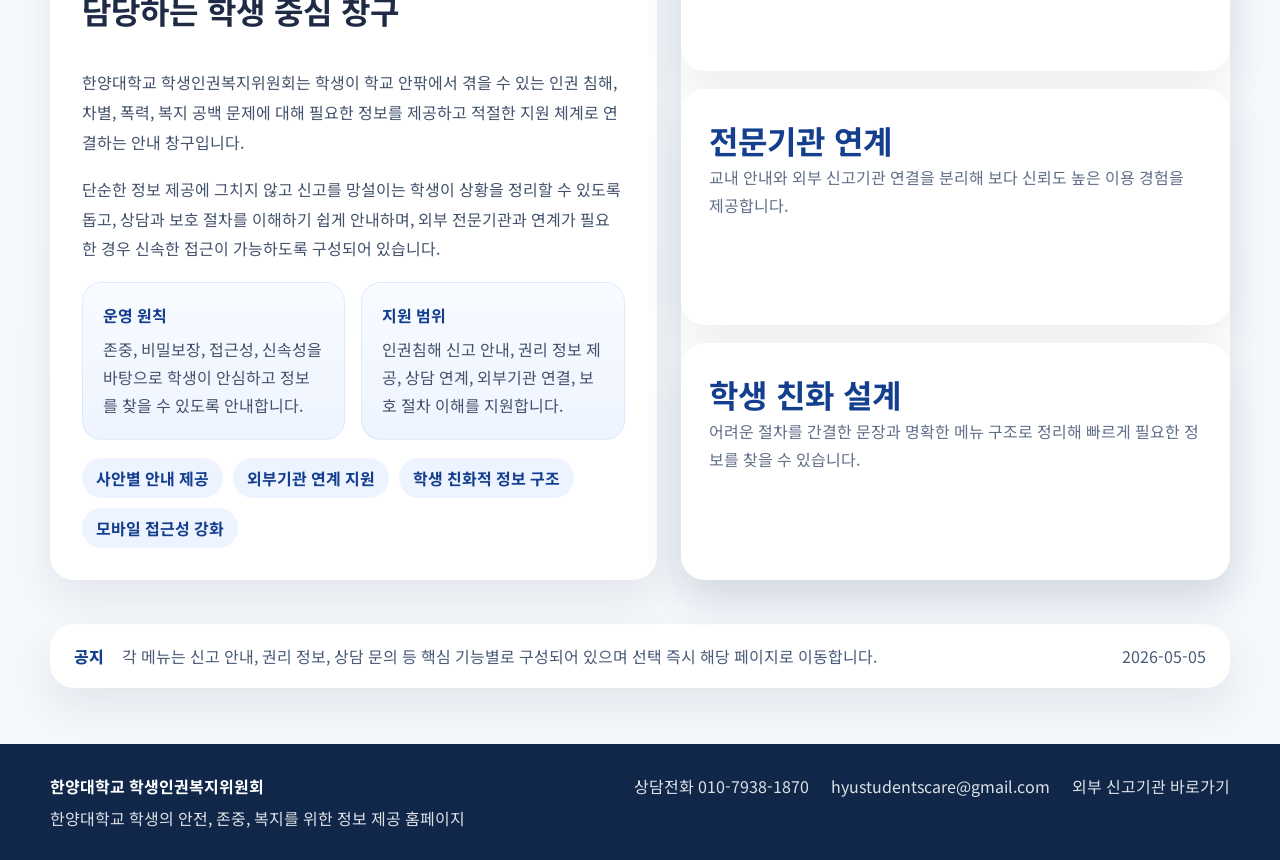
==== commit 8ecadd8b: "haha" ====
--- a/index.html
+++ b/index.html
@@ -49,7 +49,7 @@
 
       <div class="container nav-wrap">
         <nav id="site-nav" class="site-nav" aria-label="주요 메뉴">
-          <a href="index.html">위원회 소개</a>
+          <a href="index.html">홈</a>
           <a href="report.html">신고 방법</a>
           <a href="rights.html">학생 권리</a>
           <a href="faq.html">자주 묻는 질문</a>
@@ -110,19 +110,31 @@
         <div class="container">
           <div class="service-grid__cards">
             <article class="service-card service-card--cyan">
-              <div class="service-card__icon"></div>
+              <div class="service-card__art service-card__art--report" aria-hidden="true">
+                <span></span>
+                <span></span>
+                <span></span>
+              </div>
               <h3>신고 접수 안내</h3>
-              <p>신고 접수 절차와 필요한 서류를 안내합니다.</p>
+              <p>접수 전 준비사항, 진행 순서, 참고자료 정리 방법을 한눈에 확인할 수 있습니다.</p>
             </article>
             <article class="service-card service-card--navy">
-              <div class="service-card__icon"></div>
+              <div class="service-card__art service-card__art--care" aria-hidden="true">
+                <span></span>
+                <span></span>
+                <span></span>
+              </div>
               <h3>상담 및 보호</h3>
-              <p>상담 절차와 보호 지원 정보를 제공합니다.</p>
+              <p>상담 연계, 비밀보장, 피해자 보호 관점에서 필요한 지원 정보를 안내합니다.</p>
             </article>
             <article class="service-card service-card--violet">
-              <div class="service-card__icon"></div>
+              <div class="service-card__art service-card__art--result" aria-hidden="true">
+                <span></span>
+                <span></span>
+                <span></span>
+              </div>
               <h3>결과 확인 방법</h3>
-              <p>신고 후 결과를 확인할 수 있는 방법을 안내합니다.</p>
+              <p>신고 이후 진행 상황을 확인할 때 필요한 절차와 유의사항을 정리했습니다.</p>
             </article>
           </div>
         </div>
@@ -139,25 +151,48 @@
 
       <section class="about-section">
         <div class="container about-layout">
-          <div>
+          <div class="about-panel">
             <p class="section-kicker">위원회 소개</p>
-            <h2>학생의 권리와 복지를 위한 연결 창구</h2>
+            <h2>학생의 권리 보호와 실질적 지원을 함께 담당하는 학생 중심 창구</h2>
             <p>
-              한양대학교 학생인권복지위원회입니다.
+              한양대학교 학생인권복지위원회는 학생이 학교 안팎에서 겪을 수 있는 인권 침해,
+              차별, 폭력, 복지 공백 문제에 대해 필요한 정보를 제공하고 적절한 지원 체계로
+              연결하는 안내 창구입니다.
             </p>
+            <p>
+              단순한 정보 제공에 그치지 않고 신고를 망설이는 학생이 상황을 정리할 수 있도록
+              돕고, 상담과 보호 절차를 이해하기 쉽게 안내하며, 외부 전문기관과 연계가 필요한
+              경우 신속한 접근이 가능하도록 구성되어 있습니다.
+            </p>
+            <div class="about-highlights">
+              <article class="about-highlight">
+                <strong>운영 원칙</strong>
+                <p>존중, 비밀보장, 접근성, 신속성을 바탕으로 학생이 안심하고 정보를 찾을 수 있도록 안내합니다.</p>
+              </article>
+              <article class="about-highlight">
+                <strong>지원 범위</strong>
+                <p>인권침해 신고 안내, 권리 정보 제공, 상담 연계, 외부기관 연결, 보호 절차 이해를 지원합니다.</p>
+              </article>
+            </div>
+            <div class="about-points" aria-label="위원회 핵심 역할">
+              <span>사안별 안내 제공</span>
+              <span>외부기관 연계 지원</span>
+              <span>학생 친화적 정보 구조</span>
+              <span>모바일 접근성 강화</span>
+            </div>
           </div>
           <div class="stat-list">
             <article>
-              <strong>24/7</strong>
-              <span>언제든 정보 확인</span>
+              <strong>안전한 안내</strong>
+              <span>신고 전 준비사항부터 결과 확인 단계까지 흐름 중심으로 구성했습니다.</span>
             </article>
             <article>
-              <strong>4개 메뉴</strong>
-              <span>핵심 안내를 페이지별로 관리</span>
+              <strong>전문기관 연계</strong>
+              <span>교내 안내와 외부 신고기관 연결을 분리해 보다 신뢰도 높은 이용 경험을 제공합니다.</span>
             </article>
             <article>
-              <strong>Mobile</strong>
-              <span>모바일 최적화</span>
+              <strong>학생 친화 설계</strong>
+              <span>어려운 절차를 간결한 문장과 명확한 메뉴 구조로 정리해 빠르게 필요한 정보를 찾을 수 있습니다.</span>
             </article>
           </div>
         </div>
@@ -166,7 +201,7 @@
       <section class="notice-section">
         <div class="container notice-box">
           <p class="notice-box__tag">공지</p>
-          <p class="notice-box__text">하단의 주요 메뉴를 누르면 선택된 칸이 활성화되고, 해당 내용 페이지로 바로 이동합니다.</p>
+          <p class="notice-box__text">각 메뉴는 신고 안내, 권리 정보, 상담 문의 등 핵심 기능별로 구성되어 있으며 선택 즉시 해당 페이지로 이동합니다.</p>
           <time datetime="2026-05-05">2026-05-05</time>
         </div>
       </section>
--- a/styles.css
+++ b/styles.css
@@ -235,30 +235,14 @@
   box-shadow: var(--shadow);
 }
 
-.hero__content::before,
 .hero__content::after {
   content: "";
   position: absolute;
-  border-radius: 999px 999px 0 999px;
-  opacity: 0.9;
-}
-
-.hero__content::before {
-  width: 88px;
-  height: 54px;
-  right: 210px;
-  top: 130px;
-  background: linear-gradient(135deg, #f7d74a, #ffb703);
-  transform: rotate(18deg);
-}
-
-.hero__content::after {
-  width: 132px;
-  height: 72px;
-  right: 84px;
-  top: 86px;
-  background: linear-gradient(135deg, #658fff, #3f6fef);
-  transform: rotate(-8deg);
+  inset: 0;
+  background:
+    linear-gradient(180deg, rgba(18, 83, 170, 0.06), transparent 18%),
+    linear-gradient(90deg, transparent 0%, rgba(255, 255, 255, 0.28) 100%);
+  pointer-events: none;
 }
 
 .eyebrow,
@@ -450,11 +434,13 @@
 }
 
 .service-card {
+  position: relative;
   padding: 32px 28px;
-  border-radius: 0;
+  border-radius: 28px;
   color: #fff;
-  min-height: 220px;
+  min-height: 270px;
   box-shadow: var(--shadow);
+  overflow: hidden;
 }
 
 .service-card--cyan {
@@ -469,12 +455,99 @@
   background: var(--violet);
 }
 
-.service-card__icon {
-  width: 62px;
-  height: 62px;
-  margin-bottom: 22px;
+.service-card__art {
+  position: relative;
+  width: 116px;
+  height: 86px;
+  margin-bottom: 24px;
+  border-radius: 24px;
+  background: rgba(255, 255, 255, 0.14);
+  border: 1px solid rgba(255, 255, 255, 0.22);
+  box-shadow: inset 0 1px 0 rgba(255, 255, 255, 0.18);
+}
+
+.service-card__art span {
+  position: absolute;
+  display: block;
+}
+
+.service-card__art--report span:nth-child(1) {
+  inset: 16px 46px 18px 18px;
+  border-radius: 14px;
+  background: rgba(255, 255, 255, 0.95);
+}
+
+.service-card__art--report span:nth-child(2) {
+  width: 34px;
+  height: 34px;
+  right: 16px;
+  top: 18px;
+  border-radius: 50%;
+  background: rgba(255, 228, 153, 0.96);
+}
+
+.service-card__art--report span:nth-child(3) {
+  left: 30px;
+  right: 58px;
+  bottom: 28px;
+  height: 4px;
+  border-radius: 999px;
+  background: rgba(25, 103, 210, 0.28);
+}
+
+.service-card__art--care span:nth-child(1) {
+  width: 52px;
+  height: 52px;
+  left: 18px;
+  top: 18px;
+  border-radius: 50%;
+  background: rgba(255, 255, 255, 0.92);
+}
+
+.service-card__art--care span:nth-child(2) {
+  width: 38px;
+  height: 38px;
+  right: 18px;
+  bottom: 16px;
+  border-radius: 14px;
+  background: rgba(164, 206, 255, 0.92);
+}
+
+.service-card__art--care span:nth-child(3) {
+  left: 52px;
+  top: 34px;
+  width: 28px;
+  height: 28px;
+  border-radius: 50% 50% 50% 0;
+  background: rgba(255, 216, 128, 0.96);
+  transform: rotate(-35deg);
+}
+
+.service-card__art--result span:nth-child(1) {
+  width: 80px;
+  height: 48px;
+  left: 18px;
+  top: 19px;
   border-radius: 18px;
-  border: 2px solid rgba(255, 255, 255, 0.56);
+  background: rgba(255, 255, 255, 0.93);
+}
+
+.service-card__art--result span:nth-child(2) {
+  width: 16px;
+  height: 32px;
+  right: 18px;
+  bottom: 18px;
+  border-radius: 999px;
+  background: rgba(255, 214, 102, 0.98);
+}
+
+.service-card__art--result span:nth-child(3) {
+  left: 32px;
+  top: 38px;
+  width: 40px;
+  height: 5px;
+  border-radius: 999px;
+  background: rgba(79, 134, 255, 0.32);
 }
 
 .service-card h3 {
@@ -666,6 +739,53 @@
   padding: 32px;
 }
 
+.about-panel {
+  display: grid;
+  gap: 18px;
+}
+
+.about-highlights {
+  display: grid;
+  grid-template-columns: repeat(2, 1fr);
+  gap: 16px;
+}
+
+.about-highlight {
+  padding: 20px;
+  border-radius: 20px;
+  background: linear-gradient(180deg, #f8fbff 0%, #eef4ff 100%);
+  border: 1px solid rgba(79, 134, 255, 0.12);
+}
+
+.about-highlight strong {
+  display: block;
+  margin-bottom: 8px;
+  color: var(--primary-deep);
+}
+
+.about-highlight p {
+  margin: 0;
+  color: #44536d;
+  line-height: 1.75;
+}
+
+.about-points {
+  display: flex;
+  flex-wrap: wrap;
+  gap: 10px;
+}
+
+.about-points span {
+  display: inline-flex;
+  align-items: center;
+  min-height: 40px;
+  padding: 0 14px;
+  border-radius: 999px;
+  background: #edf3ff;
+  color: var(--primary-deep);
+  font-weight: 700;
+}
+
 .stat-list {
   display: grid;
   gap: 18px;
@@ -683,6 +803,7 @@
 
 .stat-list span {
   color: var(--muted);
+  line-height: 1.75;
 }
 
 .notice-section {
@@ -897,7 +1018,8 @@
   }
 
   .tabs-section__inner,
-  .bullet-grid {
+  .bullet-grid,
+  .about-highlights {
     grid-template-columns: 1fr;
   }
 
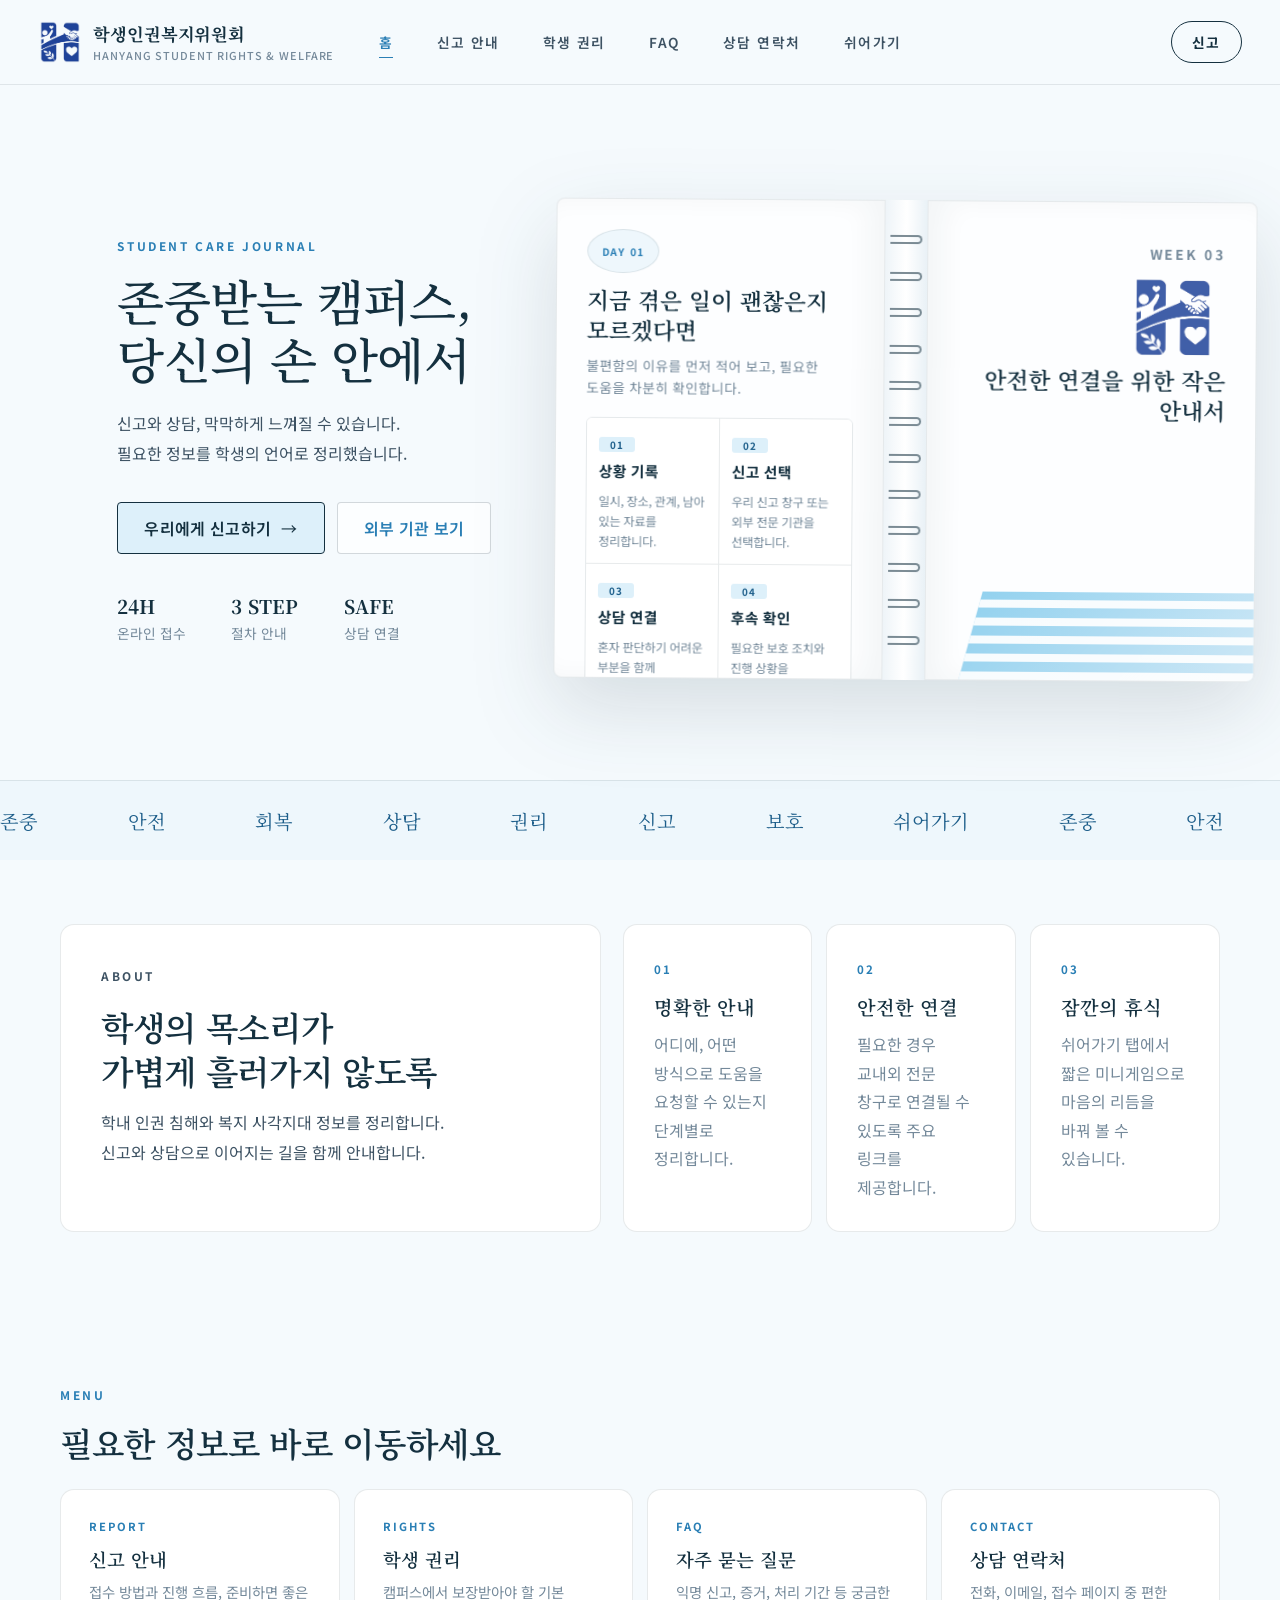
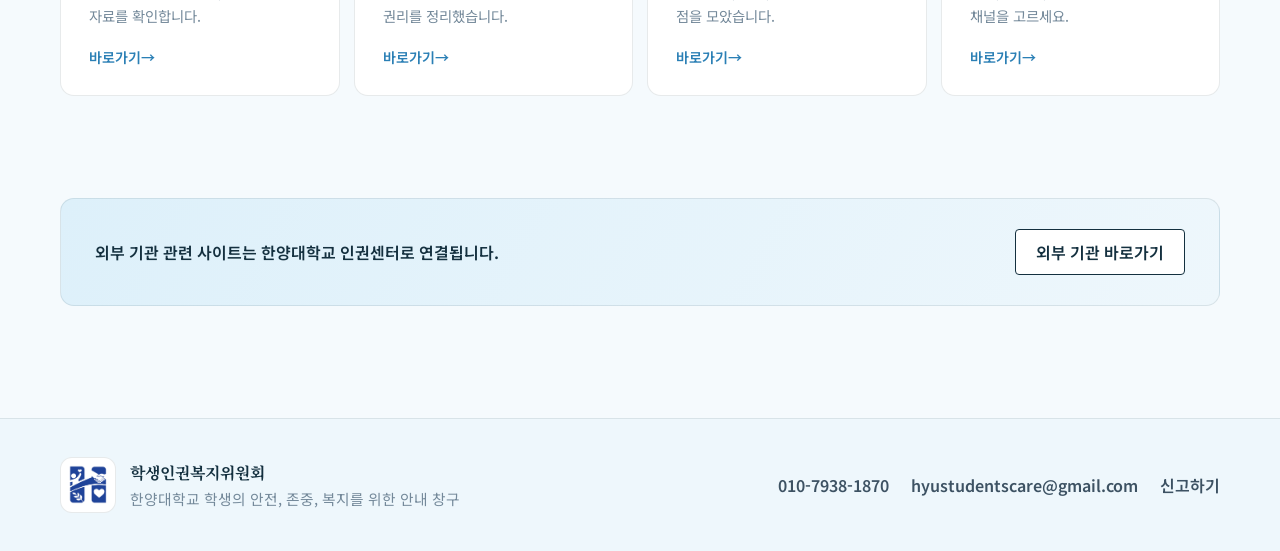
==== commit bacaac18: "haha" ====
--- a/index.html
+++ b/index.html
@@ -6,217 +6,236 @@
     <title>한양대학교 학생인권복지위원회</title>
     <meta
       name="description"
-      content="한양대학교 학생의 권리와 복지를 위한 안내, 상담, 신고 연결을 제공하는 학생인권복지위원회 홈페이지"
+      content="한양대학교 학생을 위한 인권 침해 신고, 권리 안내, 상담 연결 정보를 제공하는 학생인권복지위원회 웹페이지입니다."
     />
     <link rel="preconnect" href="https://fonts.googleapis.com" />
     <link rel="preconnect" href="https://fonts.gstatic.com" crossorigin />
     <link
-      href="https://fonts.googleapis.com/css2?family=Noto+Sans+KR:wght@400;500;700;800&display=swap"
+      href="https://fonts.googleapis.com/css2?family=Noto+Sans+KR:wght@400;500;700;800;900&family=Noto+Serif+KR:wght@400;500;600;700&display=swap"
       rel="stylesheet"
     />
     <link rel="stylesheet" href="styles.css" />
   </head>
   <body data-page="home">
-    <div class="gov-banner">
-      <div class="container gov-banner__inner">
-        <span class="gov-banner__badge">한양대학교</span>
-        <p>한양대학교 학생의 존엄과 안전을 함께 지키는 학생인권복지위원회 안내 페이지입니다.</p>
-      </div>
-    </div>
-
     <header class="site-header">
-      <div class="container header-top">
+      <div class="header-shell">
         <a class="brand" href="index.html" aria-label="학생인권복지위원회 홈">
-          <span class="brand__mark">인</span>
+          <img class="brand__logo" src="로고_누끼.png" alt="" />
           <span class="brand__text">
-            <strong>한양대학교 학생인권복지위원회</strong>
-            <small>Student Rights & Welfare Council</small>
+            <strong>학생인권복지위원회</strong>
+            <small>Hanyang Student Rights & Welfare</small>
           </span>
         </a>
 
-        <div class="header-actions">
-          <a class="header-link" href="rights.html">이용안내</a>
-          <a class="header-link" href="contact.html">상담문의</a>
-          <a class="header-link header-link--strong" href="https://hrc.hanyang.ac.kr/" target="_blank" rel="noreferrer">외부기관</a>
-          <button class="menu-toggle" type="button" aria-expanded="false" aria-controls="site-nav">
-            <span></span>
-            <span></span>
-            <span></span>
-            <span class="sr-only">메뉴 열기</span>
-          </button>
-        </div>
-      </div>
-
-      <div class="container nav-wrap">
         <nav id="site-nav" class="site-nav" aria-label="주요 메뉴">
-          <a href="index.html">홈</a>
-          <a href="report.html">신고 방법</a>
-          <a href="rights.html">학생 권리</a>
-          <a href="faq.html">자주 묻는 질문</a>
-          <a href="contact.html">상담 연락처</a>
+          <a data-page-link="home" href="index.html">홈</a>
+          <a data-page-link="report" href="report.html">신고 안내</a>
+          <a data-page-link="rights" href="rights.html">학생 권리</a>
+          <a data-page-link="faq" href="faq.html">FAQ</a>
+          <a data-page-link="contact" href="contact.html">상담 연락처</a>
+          <a data-page-link="rest" href="rest.html">쉬어가기</a>
         </nav>
+
+        <a class="header-cta" href="https://walla.my/v/a8oq6hDiddJU0hvot35J" target="_blank" rel="noreferrer">
+          신고
+        </a>
+
+        <button class="menu-toggle" type="button" aria-expanded="false" aria-controls="site-nav">
+          <span></span>
+          <span></span>
+          <span></span>
+          <span class="sr-only">메뉴 열기</span>
+        </button>
       </div>
     </header>
 
     <main>
-      <section class="hero">
-        <div class="container hero__layout">
-          <div class="hero__content">
-            <p class="eyebrow">학생의 작은 목소리도 놓치지 않겠습니다</p>
-            <h1>
-              안전하고 존중받는 학교를 위한
-              <br />
-              학생인권복지위원회
-            </h1>
-            <p class="hero__text">
-              학교 안팎에서 겪는 인권 침해, 차별, 폭력, 복지 사각지대에 대해 필요한 정보를
-              안내하고, 빠르게 신고 기관으로 연결해드립니다.
+      <section class="home-hero">
+        <div class="hero-shell">
+          <div class="hero-copy">
+            <p class="eyebrow">STUDENT CARE JOURNAL</p>
+            <h1>존중받는 캠퍼스,<br />당신의 손 안에서</h1>
+            <p>
+              신고와 상담, 막막하게 느껴질 수 있습니다.<br />
+              필요한 정보를 학생의 언어로 정리했습니다.
             </p>
-            <div class="hero__buttons">
-              <a class="button button--primary" href="report.html">신고 안내 보기</a>
-              <a class="button button--secondary" href="rights.html">학생 권리 알아보기</a>
-            </div>
-          </div>
-
-          <aside class="hero-card" aria-label="주요 안내">
-            <p class="hero-card__label">빠른 연결</p>
-            <h2>인권 침해 신고는 외부 전문 기관으로 바로 연결됩니다</h2>
-            <ul class="hero-card__list">
-              <li>온라인 신고 링크 제공</li>
-              <li>상담 전 확인사항 정리</li>
-              <li>학생 및 보호자 모두 이용 가능</li>
-            </ul>
-            <a class="button button--light" href="https://walla.my/v/a8oq6hDiddJU0hvot35J" target="_blank" rel="noreferrer">신고 페이지 이동</a>
-          </aside>
-        </div>
-      </section>
-
-      <section class="quick-search">
-        <div class="container quick-search__box">
-          <div>
-            <p class="section-kicker">빠른 안내</p>
-            <h2>무엇이 필요하신가요?</h2>
-          </div>
-          <div class="quick-links">
-            <a class="quick-link" href="report.html">인권침해 신고</a>
-            <a class="quick-link" href="rights.html">학생 권리 안내</a>
-            <a class="quick-link" href="faq.html">자주 묻는 질문</a>
-            <a class="quick-link" href="contact.html">상담 연락처</a>
-          </div>
-        </div>
-      </section>
-
-      <section class="service-grid">
-        <div class="container">
-          <div class="service-grid__cards">
-            <article class="service-card service-card--cyan">
-              <div class="service-card__art service-card__art--report" aria-hidden="true">
-                <span></span>
-                <span></span>
-                <span></span>
-              </div>
-              <h3>신고 접수 안내</h3>
-              <p>접수 전 준비사항, 진행 순서, 참고자료 정리 방법을 한눈에 확인할 수 있습니다.</p>
-            </article>
-            <article class="service-card service-card--navy">
-              <div class="service-card__art service-card__art--care" aria-hidden="true">
-                <span></span>
-                <span></span>
-                <span></span>
-              </div>
-              <h3>상담 및 보호</h3>
-              <p>상담 연계, 비밀보장, 피해자 보호 관점에서 필요한 지원 정보를 안내합니다.</p>
-            </article>
-            <article class="service-card service-card--violet">
-              <div class="service-card__art service-card__art--result" aria-hidden="true">
-                <span></span>
-                <span></span>
-                <span></span>
-              </div>
-              <h3>결과 확인 방법</h3>
-              <p>신고 이후 진행 상황을 확인할 때 필요한 절차와 유의사항을 정리했습니다.</p>
-            </article>
-          </div>
-        </div>
-      </section>
-
-      <section class="tabs-section">
-        <div class="container tabs-section__inner">
-          <a class="mini-tab" data-page-link="report" href="report.html">인권침해 신고</a>
-          <a class="mini-tab" data-page-link="rights" href="rights.html">학생 권리 안내</a>
-          <a class="mini-tab" data-page-link="faq" href="faq.html">자주 묻는 질문</a>
-          <a class="mini-tab" data-page-link="contact" href="contact.html">상담 연락처</a>
-        </div>
-      </section>
-
-      <section class="about-section">
-        <div class="container about-layout">
-          <div class="about-panel">
-            <p class="section-kicker">위원회 소개</p>
-            <h2>학생의 권리 보호와 실질적 지원을 함께 담당하는 학생 중심 창구</h2>
+            <div class="hero-actions">
+              <a class="button button--primary" href="https://walla.my/v/a8oq6hDiddJU0hvot35J" target="_blank" rel="noreferrer">
+                우리에게 신고하기
+              </a>
+              <a class="button button--line" href="https://hrc.hanyang.ac.kr/" target="_blank" rel="noreferrer">
+                외부 기관 보기
+              </a>
+            </div>
+            <dl class="hero-stats" aria-label="주요 안내">
+              <div>
+                <dt>24H</dt>
+                <dd>온라인 접수</dd>
+              </div>
+              <div>
+                <dt>3 STEP</dt>
+                <dd>절차 안내</dd>
+              </div>
+              <div>
+                <dt>SAFE</dt>
+                <dd>상담 연결</dd>
+              </div>
+            </dl>
+          </div>
+
+          <div class="journal-showcase" aria-label="학생 권리 안내 저널 이미지">
+            <div class="journal-spread">
+              <div class="journal-page journal-page--left">
+                <div class="page-label">DAY 01</div>
+                <h2>지금 겪은 일이 괜찮은지 모르겠다면</h2>
+                <p>불편함의 이유를 먼저 적어 보고, 필요한 도움을 차분히 확인합니다.</p>
+                <div class="journal-grid">
+                  <article>
+                    <span>01</span>
+                    <strong>상황 기록</strong>
+                    <p>일시, 장소, 관계, 남아 있는 자료를 정리합니다.</p>
+                  </article>
+                  <article>
+                    <span>02</span>
+                    <strong>신고 선택</strong>
+                    <p>우리 신고 창구 또는 외부 전문 기관을 선택합니다.</p>
+                  </article>
+                  <article>
+                    <span>03</span>
+                    <strong>상담 연결</strong>
+                    <p>혼자 판단하기 어려운 부분을 함께 확인합니다.</p>
+                  </article>
+                  <article>
+                    <span>04</span>
+                    <strong>후속 확인</strong>
+                    <p>필요한 보호 조치와 진행 상황을 안내받습니다.</p>
+                  </article>
+                </div>
+              </div>
+              <div class="journal-rings" aria-hidden="true">
+                <span></span><span></span><span></span><span></span><span></span><span></span>
+                <span></span><span></span><span></span><span></span><span></span><span></span>
+              </div>
+              <div class="journal-page journal-page--right">
+                <p class="week-label">WEEK 03</p>
+                <img src="로고_누끼.png" alt="학생인권복지위원회 로고" />
+                <h2>안전한 연결을 위한 작은 안내서</h2>
+                <div class="page-stripes" aria-hidden="true"></div>
+              </div>
+            </div>
+          </div>
+        </div>
+
+        <div class="keyword-strip" aria-label="키워드">
+          <div class="keyword-track">
+            <div class="keyword-group">
+              <span>존중</span>
+              <span>안전</span>
+              <span>회복</span>
+              <span>상담</span>
+              <span>권리</span>
+              <span>신고</span>
+              <span>보호</span>
+              <span>쉬어가기</span>
+            </div>
+            <div class="keyword-group" aria-hidden="true">
+              <span>존중</span>
+              <span>안전</span>
+              <span>회복</span>
+              <span>상담</span>
+              <span>권리</span>
+              <span>신고</span>
+              <span>보호</span>
+              <span>쉬어가기</span>
+            </div>
+          </div>
+        </div>
+      </section>
+
+      <section class="section section--tight">
+        <div class="container split-layout">
+          <div class="section-copy">
+            <p class="section-kicker">ABOUT</p>
+            <h2>학생의 목소리가<br />가볍게 흘러가지 않도록</h2>
             <p>
-              한양대학교 학생인권복지위원회는 학생이 학교 안팎에서 겪을 수 있는 인권 침해,
-              차별, 폭력, 복지 공백 문제에 대해 필요한 정보를 제공하고 적절한 지원 체계로
-              연결하는 안내 창구입니다.
+              학내 인권 침해와 복지 사각지대 정보를 정리합니다.<br />
+              신고와 상담으로 이어지는 길을 함께 안내합니다.
             </p>
-            <p>
-              단순한 정보 제공에 그치지 않고 신고를 망설이는 학생이 상황을 정리할 수 있도록
-              돕고, 상담과 보호 절차를 이해하기 쉽게 안내하며, 외부 전문기관과 연계가 필요한
-              경우 신속한 접근이 가능하도록 구성되어 있습니다.
-            </p>
-            <div class="about-highlights">
-              <article class="about-highlight">
-                <strong>운영 원칙</strong>
-                <p>존중, 비밀보장, 접근성, 신속성을 바탕으로 학생이 안심하고 정보를 찾을 수 있도록 안내합니다.</p>
-              </article>
-              <article class="about-highlight">
-                <strong>지원 범위</strong>
-                <p>인권침해 신고 안내, 권리 정보 제공, 상담 연계, 외부기관 연결, 보호 절차 이해를 지원합니다.</p>
-              </article>
-            </div>
-            <div class="about-points" aria-label="위원회 핵심 역할">
-              <span>사안별 안내 제공</span>
-              <span>외부기관 연계 지원</span>
-              <span>학생 친화적 정보 구조</span>
-              <span>모바일 접근성 강화</span>
-            </div>
-          </div>
-          <div class="stat-list">
+          </div>
+          <div class="feature-grid">
             <article>
-              <strong>안전한 안내</strong>
-              <span>신고 전 준비사항부터 결과 확인 단계까지 흐름 중심으로 구성했습니다.</span>
+              <span>01</span>
+              <h3>명확한 안내</h3>
+              <p>어디에, 어떤 방식으로 도움을 요청할 수 있는지 단계별로 정리합니다.</p>
             </article>
             <article>
-              <strong>전문기관 연계</strong>
-              <span>교내 안내와 외부 신고기관 연결을 분리해 보다 신뢰도 높은 이용 경험을 제공합니다.</span>
+              <span>02</span>
+              <h3>안전한 연결</h3>
+              <p>필요한 경우 교내외 전문 창구로 연결될 수 있도록 주요 링크를 제공합니다.</p>
             </article>
             <article>
-              <strong>학생 친화 설계</strong>
-              <span>어려운 절차를 간결한 문장과 명확한 메뉴 구조로 정리해 빠르게 필요한 정보를 찾을 수 있습니다.</span>
+              <span>03</span>
+              <h3>잠깐의 휴식</h3>
+              <p>쉬어가기 탭에서 짧은 미니게임으로 마음의 리듬을 바꿔 볼 수 있습니다.</p>
             </article>
           </div>
         </div>
       </section>
 
-      <section class="notice-section">
-        <div class="container notice-box">
-          <p class="notice-box__tag">공지</p>
-          <p class="notice-box__text">각 메뉴는 신고 안내, 권리 정보, 상담 문의 등 핵심 기능별로 구성되어 있으며 선택 즉시 해당 페이지로 이동합니다.</p>
-          <time datetime="2026-05-05">2026-05-05</time>
+      <section class="section section--tight">
+        <div class="container">
+          <p class="section-kicker">MENU</p>
+          <h2 class="section-title">필요한 정보로 바로 이동하세요</h2>
+          <div class="link-grid">
+            <a class="link-card" href="report.html">
+              <span>Report</span>
+              <h3>신고 안내</h3>
+              <p>접수 방법과 진행 흐름, 준비하면 좋은 자료를 확인합니다.</p>
+              <strong>바로가기</strong>
+            </a>
+            <a class="link-card" href="rights.html">
+              <span>Rights</span>
+              <h3>학생 권리</h3>
+              <p>캠퍼스에서 보장받아야 할 기본 권리를 정리했습니다.</p>
+              <strong>바로가기</strong>
+            </a>
+            <a class="link-card" href="faq.html">
+              <span>FAQ</span>
+              <h3>자주 묻는 질문</h3>
+              <p>익명 신고, 증거, 처리 기간 등 궁금한 점을 모았습니다.</p>
+              <strong>바로가기</strong>
+            </a>
+            <a class="link-card" href="contact.html">
+              <span>Contact</span>
+              <h3>상담 연락처</h3>
+              <p>전화, 이메일, 접수 페이지 중 편한 채널을 고르세요.</p>
+              <strong>바로가기</strong>
+            </a>
+          </div>
+        </div>
+      </section>
+
+      <section class="notice-band">
+        <div class="container notice-band__inner">
+          <p>외부 기관 관련 사이트는 한양대학교 인권센터로 연결됩니다.</p>
+          <a href="https://hrc.hanyang.ac.kr/" target="_blank" rel="noreferrer">외부 기관 바로가기</a>
         </div>
       </section>
     </main>
 
     <footer class="site-footer">
       <div class="container footer-layout">
-        <div>
-          <strong>한양대학교 학생인권복지위원회</strong>
-          <p>한양대학교 학생의 안전, 존중, 복지를 위한 정보 제공 홈페이지</p>
+        <div class="footer-brand">
+          <img src="로고_누끼.png" alt="" />
+          <div>
+            <strong>학생인권복지위원회</strong>
+            <p>한양대학교 학생의 안전, 존중, 복지를 위한 안내 창구</p>
+          </div>
         </div>
         <div class="footer-links">
-          <a href="tel:010-7938-1870">상담전화 010-7938-1870</a>
+          <a href="tel:010-7938-1870">010-7938-1870</a>
           <a href="mailto:hyustudentscare@gmail.com">hyustudentscare@gmail.com</a>
-          <a href="https://hrc.hanyang.ac.kr/" target="_blank" rel="noreferrer">외부 신고기관 바로가기</a>
+          <a href="https://walla.my/v/a8oq6hDiddJU0hvot35J" target="_blank" rel="noreferrer">신고하기</a>
         </div>
       </div>
     </footer>
--- a/styles.css
+++ b/styles.css
@@ -1,18 +1,27 @@
+/* ==========================================================
+   학생인권복지위원회 — Sky Journal Theme
+   에디토리얼 저널 스타일 · 하늘색 팔레트 · 모바일 반응형
+   ========================================================== */
+
 :root {
-  --bg: #f4f7fb;
+  --bg: #f5fafd;
   --surface: #ffffff;
-  --surface-soft: #eef4ff;
-  --text: #1f2a44;
-  --muted: #62708a;
-  --line: rgba(31, 42, 68, 0.12);
-  --primary: #1967d2;
-  --primary-deep: #143f8f;
-  --accent: #4f86ff;
-  --cyan: linear-gradient(135deg, #1294e5, #27b0f3);
-  --navy: linear-gradient(135deg, #1e4398, #294ea8);
-  --violet: linear-gradient(135deg, #4f86de, #6e68e6);
-  --shadow: 0 24px 60px rgba(42, 74, 126, 0.14);
-  --radius: 24px;
+  --paper: #fdfeff;
+  --sky: #7cc4e8;
+  --sky-soft: #ddf0fa;
+  --sky-pale: #eef7fc;
+  --sky-deep: #2a7fb5;
+  --blue: #1d5e8a;
+  --ink: #14303f;
+  --text: #3d5263;
+  --muted: #74899a;
+  --line: rgba(20, 48, 63, 0.18);
+  --line-soft: rgba(20, 48, 63, 0.1);
+  --cloud: #cfe8f6;
+  --sun: #ffe3a8;
+  --serif: "Noto Serif KR", "Georgia", serif;
+  --sans: "Noto Sans KR", sans-serif;
+  --radius: 14px;
 }
 
 * {
@@ -25,11 +34,15 @@
 
 body {
   margin: 0;
-  font-family: "Noto Sans KR", sans-serif;
   color: var(--text);
-  background:
-    radial-gradient(circle at top left, rgba(125, 170, 255, 0.18), transparent 24%),
-    linear-gradient(180deg, #f9fbff 0%, var(--bg) 100%);
+  font-family: var(--sans);
+  font-weight: 400;
+  background: var(--bg);
+  -webkit-font-smoothing: antialiased;
+}
+
+img {
+  max-width: 100%;
 }
 
 a {
@@ -42,8 +55,12 @@
   font: inherit;
 }
 
+button {
+  cursor: pointer;
+}
+
 .container {
-  width: min(1180px, calc(100% - 32px));
+  width: min(1160px, calc(100% - 48px));
   margin: 0 auto;
 }
 
@@ -59,109 +76,143 @@
   border: 0;
 }
 
-.gov-banner {
-  background: #eaf1fb;
-  border-bottom: 1px solid rgba(31, 42, 68, 0.08);
-  font-size: 0.9rem;
-}
-
-.gov-banner__inner {
+/* ----------------------------------------------------------
+   Header
+   ---------------------------------------------------------- */
+
+.site-header {
+  position: sticky;
+  top: 0;
+  z-index: 30;
+  background: rgba(245, 250, 253, 0.9);
+  border-bottom: 1px solid var(--line-soft);
+  backdrop-filter: blur(14px);
+  -webkit-backdrop-filter: blur(14px);
+}
+
+.header-shell,
+.header-inner {
+  width: min(1480px, 100%);
+  min-height: 84px;
+  display: grid;
+  grid-template-columns: minmax(200px, 1fr) auto minmax(90px, 1fr);
+  gap: 24px;
+  align-items: center;
+  margin: 0 auto;
+  padding: 0 clamp(18px, 3vw, 40px);
+}
+
+.header-inner {
+  grid-template-columns: minmax(200px, 1fr) auto auto;
+}
+
+.brand {
+  min-width: 0;
+  display: inline-flex;
+  align-items: center;
+  gap: 11px;
+}
+
+.brand__logo {
+  width: 44px;
+  height: 44px;
+  object-fit: contain;
+}
+
+.brand__text {
+  display: grid;
+  gap: 1px;
+}
+
+.brand__text strong {
+  color: var(--ink);
+  font-family: var(--serif);
+  font-size: 1.08rem;
+  font-weight: 700;
+  letter-spacing: -0.01em;
+}
+
+.brand__text small {
+  color: var(--muted);
+  font-size: 0.68rem;
+  font-weight: 500;
+  letter-spacing: 0.08em;
+  text-transform: uppercase;
+}
+
+.site-nav {
   display: flex;
-  gap: 14px;
+  justify-content: center;
   align-items: center;
+  gap: clamp(20px, 3.4vw, 52px);
+}
+
+.site-nav a {
+  position: relative;
+  padding: 10px 0;
+  color: var(--text);
+  font-size: 0.86rem;
+  font-weight: 600;
+  letter-spacing: 0.1em;
+  white-space: nowrap;
+  transition: color 0.18s ease;
+}
+
+.site-nav a::after {
+  content: "";
+  position: absolute;
+  left: 0;
+  right: 0;
+  bottom: 4px;
+  height: 1px;
+  background: var(--sky-deep);
+  transform: scaleX(0);
+  transform-origin: center;
+  transition: transform 0.2s ease;
+}
+
+.site-nav a:hover,
+.site-nav a:focus-visible,
+.site-nav a.is-active {
+  color: var(--sky-deep);
+}
+
+.site-nav a:hover::after,
+.site-nav a:focus-visible::after,
+.site-nav a.is-active::after {
+  transform: scaleX(1);
+}
+
+.header-cta {
+  justify-self: end;
   min-height: 42px;
-}
-
-.gov-banner__badge {
   display: inline-flex;
   align-items: center;
   justify-content: center;
-  padding: 4px 10px;
+  padding: 0 20px;
+  border: 1px solid var(--ink);
   border-radius: 999px;
-  background: #fff;
-  border: 1px solid rgba(31, 42, 68, 0.1);
+  color: var(--ink);
+  font-size: 0.86rem;
   font-weight: 700;
-  color: var(--primary-deep);
-}
-
-.site-header {
-  position: sticky;
-  top: 0;
-  z-index: 20;
-  background: rgba(255, 255, 255, 0.92);
-  backdrop-filter: blur(12px);
-  border-bottom: 1px solid rgba(31, 42, 68, 0.08);
-}
-
-.header-top,
-.nav-wrap {
-  display: flex;
-  align-items: center;
-}
-
-.header-top {
-  justify-content: space-between;
-  min-height: 92px;
-  gap: 20px;
-}
-
-.brand {
-  display: flex;
-  align-items: center;
-  gap: 14px;
-}
-
-.brand__mark {
-  width: 52px;
-  height: 52px;
-  border-radius: 18px;
-  display: grid;
-  place-items: center;
-  background: linear-gradient(135deg, #f9c94f, #ef476f 48%, #3b82f6);
+  letter-spacing: 0.1em;
+  transition: background 0.18s ease, color 0.18s ease;
+}
+
+.header-cta:hover,
+.header-cta:focus-visible {
+  background: var(--ink);
   color: #fff;
-  font-size: 1.4rem;
-  font-weight: 800;
-  box-shadow: 0 18px 32px rgba(59, 130, 246, 0.22);
-}
-
-.brand__text {
-  display: flex;
-  flex-direction: column;
-  gap: 2px;
-}
-
-.brand__text strong {
-  font-size: 1.35rem;
-}
-
-.brand__text small {
-  color: var(--muted);
-}
-
-.header-actions {
-  display: flex;
-  align-items: center;
-  gap: 18px;
-}
-
-.header-link {
-  color: var(--muted);
-  font-weight: 500;
-}
-
-.header-link--strong {
-  color: var(--primary-deep);
-  font-weight: 700;
 }
 
 .menu-toggle {
   display: none;
-  width: 48px;
-  height: 48px;
+  justify-self: end;
+  width: 44px;
+  height: 44px;
   border: 1px solid var(--line);
-  border-radius: 14px;
-  background: #fff;
-  cursor: pointer;
+  border-radius: 10px;
+  background: transparent;
 }
 
 .menu-toggle span {
@@ -169,866 +220,1431 @@
   width: 20px;
   height: 2px;
   margin: 4px auto;
-  background: var(--text);
-}
-
-.nav-wrap {
-  min-height: 58px;
-}
-
-.site-nav {
+  border-radius: 2px;
+  background: var(--ink);
+  transition: transform 0.2s ease, opacity 0.2s ease;
+}
+
+/* ----------------------------------------------------------
+   Hero (home)
+   ---------------------------------------------------------- */
+
+.home-hero {
   display: flex;
-  gap: 34px;
+  flex-direction: column;
+}
+
+.hero-shell {
+  width: min(1380px, calc(100% - 48px));
+  flex: 1;
+  display: grid;
+  grid-template-columns: minmax(300px, 0.8fr) minmax(480px, 1.2fr);
+  gap: clamp(32px, 5vw, 80px);
   align-items: center;
-  font-weight: 700;
-}
-
-.site-nav a {
-  position: relative;
-  padding: 14px 0;
-}
-
-.site-nav a::after {
-  content: "";
-  position: absolute;
-  left: 0;
-  bottom: 6px;
-  width: 100%;
-  height: 3px;
-  border-radius: 999px;
-  background: var(--accent);
-  transform: scaleX(0);
-  transform-origin: left;
-  transition: transform 0.2s ease;
-}
-
-.site-nav a:hover::after,
-.site-nav a:focus-visible::after {
-  transform: scaleX(1);
-}
-
-.hero {
-  padding: 38px 0 24px;
-}
-
-.hero__layout {
-  display: grid;
-  grid-template-columns: 1.4fr 0.9fr;
-  gap: 28px;
-  align-items: stretch;
-}
-
-.hero__content,
-.hero-card {
-  border-radius: calc(var(--radius) + 6px);
-  overflow: hidden;
-}
-
-.hero__content {
-  position: relative;
-  padding: 64px 56px;
-  min-height: 480px;
-  background:
-    linear-gradient(90deg, rgba(255, 255, 255, 0.92) 0%, rgba(255, 255, 255, 0.82) 45%, rgba(255, 255, 255, 0.28) 100%),
-    radial-gradient(circle at 20% 30%, rgba(255, 255, 255, 0.7), transparent 24%),
-    linear-gradient(135deg, #bfd8ff 0%, #eaf3ff 45%, #c8dcff 100%);
-  box-shadow: var(--shadow);
-}
-
-.hero__content::after {
-  content: "";
-  position: absolute;
-  inset: 0;
-  background:
-    linear-gradient(180deg, rgba(18, 83, 170, 0.06), transparent 18%),
-    linear-gradient(90deg, transparent 0%, rgba(255, 255, 255, 0.28) 100%);
-  pointer-events: none;
+  margin: 0 auto;
+  padding: clamp(56px, 9vw, 120px) 0 clamp(56px, 8vw, 100px);
+}
+
+.hero-copy {
+  max-width: 480px;
+  justify-self: end;
 }
 
 .eyebrow,
 .section-kicker {
-  margin: 0 0 12px;
-  color: var(--primary-deep);
-  font-weight: 800;
-  letter-spacing: -0.02em;
-}
-
-.hero h1 {
+  margin: 0 0 18px;
+  color: var(--sky-deep);
+  font-size: 0.74rem;
+  font-weight: 700;
+  letter-spacing: 0.22em;
+  text-transform: uppercase;
+}
+
+.hero-copy h1,
+.page-hero h1 {
   margin: 0;
-  font-size: clamp(2.3rem, 5vw, 4rem);
-  line-height: 1.22;
-  letter-spacing: -0.04em;
-}
-
-.hero__text {
-  max-width: 560px;
-  margin: 24px 0 0;
-  font-size: 1.06rem;
-  line-height: 1.75;
-  color: #3a4c6a;
-}
-
-.hero__buttons {
+  color: var(--ink);
+  font-family: var(--serif);
+  font-size: clamp(2.3rem, 3.8vw, 3.4rem);
+  line-height: 1.18;
+  font-weight: 500;
+  letter-spacing: -0.015em;
+  word-break: keep-all;
+}
+
+.hero-copy p:not(.eyebrow),
+.page-hero p:not(.eyebrow),
+.section-copy p,
+.info-panel p,
+.info-card p,
+.contact-card p,
+.faq-list p {
+  color: var(--text);
+  line-height: 1.85;
+  word-break: keep-all;
+}
+
+.hero-copy > p:not(.eyebrow) {
+  max-width: 460px;
+  margin: 22px 0 0;
+  font-size: 1rem;
+}
+
+.hero-actions {
   display: flex;
   flex-wrap: wrap;
-  gap: 14px;
+  gap: 12px;
   margin-top: 34px;
 }
 
+/* Buttons */
+
 .button {
+  min-height: 52px;
   display: inline-flex;
+  align-items: center;
   justify-content: center;
-  align-items: center;
-  min-height: 54px;
-  padding: 0 24px;
-  border-radius: 16px;
-  font-weight: 700;
-  transition: transform 0.2s ease, box-shadow 0.2s ease, background 0.2s ease;
+  gap: 10px;
+  padding: 0 26px;
+  border: 1px solid var(--ink);
+  border-radius: 4px;
+  background: transparent;
+  color: var(--ink);
+  font-weight: 600;
+  letter-spacing: 0.02em;
+  transition: transform 0.18s ease, background 0.18s ease, box-shadow 0.18s ease;
 }
 
 .button:hover,
 .button:focus-visible {
   transform: translateY(-2px);
+  box-shadow: 0 10px 22px rgba(42, 127, 181, 0.16);
 }
 
 .button--primary {
-  color: #fff;
-  background: linear-gradient(135deg, var(--primary), #4c8cff);
-  box-shadow: 0 18px 32px rgba(25, 103, 210, 0.28);
-}
-
-.button--secondary {
-  background: rgba(255, 255, 255, 0.88);
-  border: 1px solid rgba(25, 103, 210, 0.14);
-}
-
-.button--light {
-  background: rgba(255, 255, 255, 0.16);
-  border: 1px solid rgba(255, 255, 255, 0.28);
-  color: #fff;
-}
-
-.hero-card {
-  padding: 34px 30px;
-  color: #fff;
+  background: var(--sky-soft);
+}
+
+.button--primary::after {
+  content: "→";
+  font-weight: 400;
+  transition: transform 0.18s ease;
+}
+
+.button--primary:hover::after,
+.button--primary:focus-visible::after {
+  transform: translateX(4px);
+}
+
+.button--line,
+.button--ghost {
+  border-color: var(--line);
+  background: rgba(255, 255, 255, 0.7);
+  color: var(--sky-deep);
+}
+
+.button--small {
+  min-height: 40px;
+  padding: 0 16px;
+  border-color: var(--line);
+  background: #fff;
+  color: var(--sky-deep);
+  font-size: 0.88rem;
+}
+
+/* Hero stats */
+
+.hero-stats {
+  display: flex;
+  flex-wrap: wrap;
+  gap: clamp(24px, 3.4vw, 44px);
+  margin: 38px 0 0;
+}
+
+.hero-stats div {
+  min-width: 70px;
+}
+
+.hero-stats dt {
+  color: var(--ink);
+  font-family: var(--serif);
+  font-size: 1.18rem;
+  font-weight: 700;
+}
+
+.hero-stats dd {
+  margin: 4px 0 0;
+  color: var(--muted);
+  font-size: 0.86rem;
+}
+
+/* ----------------------------------------------------------
+   Journal spread illustration
+   ---------------------------------------------------------- */
+
+.journal-showcase {
+  min-width: 0;
+}
+
+.journal-spread {
+  position: relative;
+  width: min(100%, 740px);
+  aspect-ratio: 1.46;
+  display: grid;
+  grid-template-columns: 1fr 42px 1fr;
+  margin: 0 auto;
+  border-radius: 6px;
+  filter: drop-shadow(0 30px 40px rgba(20, 48, 63, 0.14));
+  transform: rotate(0.4deg);
+}
+
+.journal-page {
+  position: relative;
+  min-width: 0;
+  padding: clamp(18px, 2.6vw, 30px);
+  border: 1px solid var(--line-soft);
+  background: var(--paper);
+  overflow: hidden;
+}
+
+.journal-page--left {
+  border-radius: 8px 0 0 8px;
+  box-shadow: inset -16px 0 26px rgba(20, 48, 63, 0.04);
+}
+
+.journal-page--right {
+  display: grid;
+  align-content: start;
+  text-align: right;
+  border-radius: 0 8px 8px 0;
+  box-shadow: inset 16px 0 26px rgba(20, 48, 63, 0.04);
+}
+
+.page-label {
+  width: 72px;
+  height: 44px;
+  display: grid;
+  place-items: center;
+  margin-bottom: 12px;
+  border: 1px solid var(--line-soft);
+  border-radius: 50%;
+  background: var(--sky-pale);
+  color: var(--sky-deep);
+  font-size: 0.64rem;
+  font-weight: 700;
+  letter-spacing: 0.12em;
+}
+
+.journal-page h2 {
+  margin: 0;
+  color: var(--ink);
+  font-family: var(--serif);
+  font-size: clamp(1rem, 1.9vw, 1.42rem);
+  line-height: 1.3;
+  font-weight: 600;
+  word-break: keep-all;
+}
+
+.journal-page p {
+  margin: 10px 0 0;
+  color: var(--muted);
+  font-size: clamp(0.7rem, 1.2vw, 0.85rem);
+  line-height: 1.65;
+  word-break: keep-all;
+}
+
+.journal-grid {
+  display: grid;
+  grid-template-columns: repeat(2, 1fr);
+  margin-top: 18px;
+  border: 1px solid var(--line-soft);
+  border-radius: 6px;
+  overflow: hidden;
+}
+
+.journal-grid article {
+  min-height: 118px;
+  padding: 12px;
+  border-right: 1px solid var(--line-soft);
+  border-bottom: 1px solid var(--line-soft);
+  background: #fff;
+}
+
+.journal-grid article:nth-child(2n) {
+  border-right: 0;
+}
+
+.journal-grid article:nth-last-child(-n + 2) {
+  border-bottom: 0;
+}
+
+.journal-grid span {
+  display: inline-flex;
+  min-width: 36px;
+  justify-content: center;
+  margin-bottom: 8px;
+  border-radius: 3px;
+  background: var(--sky-soft);
+  color: var(--blue);
+  font-size: 0.62rem;
+  font-weight: 700;
+  letter-spacing: 0.08em;
+}
+
+.journal-grid strong {
+  display: block;
+  color: var(--ink);
+  font-size: clamp(0.76rem, 1.3vw, 0.92rem);
+}
+
+.journal-grid p {
+  font-size: clamp(0.66rem, 1vw, 0.76rem);
+}
+
+.journal-rings {
+  position: relative;
+  display: grid;
+  align-content: space-evenly;
+  justify-items: center;
+  padding: 8px 0;
+  background: linear-gradient(90deg, #eef4f8 0%, #ffffff 50%, #e9f1f6 100%);
+}
+
+.journal-rings span {
+  width: 32px;
+  height: 9px;
+  border: 2px solid rgba(20, 48, 63, 0.55);
+  border-left: 0;
+  border-radius: 0 8px 8px 0;
+}
+
+.week-label {
+  margin: 10px 0 12px;
+  color: var(--muted);
+  font-size: 0.66rem;
+  font-weight: 700;
+  letter-spacing: 0.2em;
+}
+
+.journal-page--right img {
+  width: min(32%, 110px);
+  justify-self: end;
+  margin: 10px 10px 6px 0;
+  opacity: 0.85;
+}
+
+.journal-page--right h2 {
+  max-width: 250px;
+  justify-self: end;
+}
+
+/* 오른쪽 페이지 풍경 — 하늘과 구름 */
+
+.window-scene {
+  position: absolute;
+  left: 13%;
+  right: 0;
+  bottom: 18%;
+  height: 36%;
+  border-radius: 8px 0 0 0;
+  background: linear-gradient(160deg, var(--sky) 0%, var(--cloud) 70%, #e9f5fc 100%);
+}
+
+.window-scene::before {
+  content: "";
+  position: absolute;
+  left: 12%;
+  top: -50%;
+  width: 88px;
+  height: 88px;
+  border-radius: 50%;
   background:
-    radial-gradient(circle at top right, rgba(255, 209, 102, 0.48), transparent 24%),
-    linear-gradient(160deg, #d9e6ff 0%, #aec7ff 32%, #5e87ea 100%);
-  box-shadow: var(--shadow);
+    radial-gradient(circle, var(--sun) 0 44%, transparent 45%),
+    radial-gradient(circle, rgba(255, 227, 168, 0.5) 0 68%, transparent 69%);
+}
+
+.window-scene span {
+  position: absolute;
+  width: 52px;
+  height: 52px;
+  top: 20px;
+  border-radius: 50%;
+  background: #ffffff;
+  box-shadow: inset 8px 0 0 rgba(124, 196, 232, 0.5);
+}
+
+.window-scene span:nth-child(1) {
+  left: 16%;
+}
+
+.window-scene span:nth-child(2) {
+  left: 16%;
+  top: 88px;
+}
+
+.window-scene span:nth-child(3) {
+  left: 16%;
+  top: 156px;
+}
+
+.page-stripes {
+  position: absolute;
+  left: 10%;
+  right: 0;
+  bottom: 0;
+  height: 88px;
+  background:
+    repeating-linear-gradient(0deg, rgba(255, 255, 255, 0.92) 0 8px, transparent 8px 18px),
+    linear-gradient(135deg, #8fd0ee, #cfe8f6);
+  clip-path: polygon(8% 0, 100% 0, 100% 100%, 0 100%);
+}
+
+/* ----------------------------------------------------------
+   Keyword marquee strip
+   ---------------------------------------------------------- */
+
+.keyword-strip {
+  --kw-gap: clamp(48px, 7vw, 110px);
+  overflow: hidden;
+  border-top: 1px solid var(--line-soft);
+  background: var(--sky-pale);
+}
+
+.keyword-track {
+  width: max-content;
   display: flex;
-  flex-direction: column;
-  justify-content: space-between;
-}
-
-.hero-card__label {
+  animation: keyword-marquee 22s linear infinite;
+}
+
+.keyword-strip:hover .keyword-track {
+  animation-play-state: paused;
+}
+
+.keyword-group {
+  display: flex;
+  align-items: center;
+  gap: var(--kw-gap);
+  padding: 26px var(--kw-gap) 26px 0;
+  color: var(--blue);
+  font-family: var(--serif);
+  font-size: clamp(1rem, 1.5vw, 1.3rem);
+}
+
+.keyword-group span {
+  flex: 0 0 auto;
+}
+
+@keyframes keyword-marquee {
+  from {
+    transform: translateX(0);
+  }
+  to {
+    transform: translateX(-50%);
+  }
+}
+
+/* ----------------------------------------------------------
+   Sections
+   ---------------------------------------------------------- */
+
+.section {
+  padding: clamp(56px, 8vw, 90px) 0;
+}
+
+.section--tight {
+  padding-top: clamp(44px, 6vw, 64px);
+}
+
+.split-layout,
+.info-grid {
+  display: grid;
+  grid-template-columns: minmax(0, 0.95fr) minmax(0, 1.05fr);
+  gap: 22px;
+  align-items: stretch;
+}
+
+.section-copy,
+.info-panel,
+.info-card,
+.contact-card,
+.faq-list details,
+.game-card {
+  border: 1px solid var(--line-soft);
+  border-radius: var(--radius);
+  background: var(--surface);
+}
+
+.section-copy,
+.info-panel,
+.contact-card,
+.faq-list details,
+.game-card {
+  padding: clamp(24px, 3.4vw, 40px);
+}
+
+.section-copy h2,
+.info-panel h2,
+.info-card h2,
+.contact-card h2,
+.game-card h2 {
+  margin: 0 0 14px;
+  color: var(--ink);
+  font-family: var(--serif);
+  font-size: clamp(1.5rem, 2.8vw, 2.1rem);
+  line-height: 1.3;
+  font-weight: 600;
+  letter-spacing: -0.01em;
+  word-break: keep-all;
+}
+
+.feature-grid,
+.card-grid {
+  display: grid;
+  grid-template-columns: repeat(3, 1fr);
+  gap: 14px;
+}
+
+.feature-grid article,
+.info-card {
+  padding: clamp(22px, 2.6vw, 30px);
+  border: 1px solid var(--line-soft);
+  border-radius: var(--radius);
+  background: var(--surface);
+  transition: transform 0.2s ease, box-shadow 0.2s ease;
+}
+
+.feature-grid article:hover,
+.info-card:hover,
+.contact-card:hover {
+  transform: translateY(-3px);
+  box-shadow: 0 18px 32px rgba(42, 127, 181, 0.1);
+}
+
+.feature-grid span,
+.info-card span,
+.contact-card span {
+  display: inline-flex;
+  margin-bottom: 16px;
+  color: var(--sky-deep);
+  font-size: 0.72rem;
+  font-weight: 700;
+  letter-spacing: 0.18em;
+  text-transform: uppercase;
+}
+
+.feature-grid h3 {
+  margin: 0 0 10px;
+  color: var(--ink);
+  font-family: var(--serif);
+  font-size: 1.2rem;
+  font-weight: 600;
+}
+
+.feature-grid p {
   margin: 0;
-  font-size: 0.95rem;
+  color: var(--muted);
+  line-height: 1.78;
+  word-break: keep-all;
+}
+
+/* Standalone section title + quick link cards */
+
+.section-title {
+  margin: 0 0 24px;
+  color: var(--ink);
+  font-family: var(--serif);
+  font-size: clamp(1.5rem, 2.8vw, 2.1rem);
+  line-height: 1.3;
+  font-weight: 600;
+  letter-spacing: -0.01em;
+  word-break: keep-all;
+}
+
+.link-grid {
+  display: grid;
+  grid-template-columns: repeat(4, 1fr);
+  gap: 14px;
+}
+
+.link-card {
+  display: grid;
+  align-content: start;
+  gap: 8px;
+  padding: clamp(20px, 2.4vw, 28px);
+  border: 1px solid var(--line-soft);
+  border-radius: var(--radius);
+  background: var(--surface);
+  transition: transform 0.2s ease, box-shadow 0.2s ease;
+}
+
+.link-card:hover,
+.link-card:focus-visible {
+  transform: translateY(-3px);
+  box-shadow: 0 18px 32px rgba(42, 127, 181, 0.12);
+}
+
+.link-card span {
+  color: var(--sky-deep);
+  font-size: 0.7rem;
   font-weight: 700;
-  opacity: 0.92;
-}
-
-.hero-card h2 {
-  margin: 18px 0 18px;
-  color: #0f2f6f;
-  font-size: clamp(1.8rem, 3vw, 2.9rem);
-  line-height: 1.25;
-  letter-spacing: -0.04em;
-}
-
-.hero-card__list {
-  margin: 0 0 28px;
-  padding: 0;
-  list-style: none;
-  display: grid;
-  gap: 10px;
-  color: #17346f;
+  letter-spacing: 0.18em;
+  text-transform: uppercase;
+}
+
+.link-card h3 {
+  margin: 4px 0 0;
+  color: var(--ink);
+  font-family: var(--serif);
+  font-size: 1.15rem;
   font-weight: 600;
 }
 
-.hero-card__list li::before {
-  content: "•";
-  margin-right: 8px;
-  color: #fff;
-}
-
-.quick-search {
-  padding: 18px 0 28px;
-}
-
-.quick-search__box {
-  padding: 26px 32px;
-  background: var(--surface);
-  border-radius: 24px;
-  box-shadow: 0 18px 42px rgba(31, 42, 68, 0.08);
+.link-card p {
+  margin: 0;
+  color: var(--muted);
+  font-size: 0.9rem;
+  line-height: 1.7;
+  word-break: keep-all;
+}
+
+.link-card strong {
+  margin-top: 10px;
+  color: var(--sky-deep);
+  font-size: 0.88rem;
+  font-weight: 600;
+}
+
+.link-card strong::after {
+  content: " →";
+  display: inline-block;
+  transition: transform 0.18s ease;
+}
+
+.link-card:hover strong::after {
+  transform: translateX(4px);
+}
+
+/* Notice band */
+
+.notice-band {
+  padding: 12px 0 clamp(56px, 7vw, 72px);
+}
+
+.notice-band__inner {
   display: flex;
-  gap: 24px;
   align-items: center;
   justify-content: space-between;
-}
-
-.quick-search__box h2 {
-  margin: 4px 0 0;
-  font-size: 1.7rem;
-}
-
-.quick-search__form {
-  width: min(100%, 640px);
+  gap: 18px;
+  padding: clamp(22px, 3vw, 30px) clamp(22px, 3vw, 34px);
+  border: 1px solid var(--line-soft);
+  border-radius: var(--radius);
+  background: linear-gradient(120deg, var(--sky-soft), var(--sky-pale));
+}
+
+.notice-band p {
+  margin: 0;
+  color: var(--ink);
+  font-weight: 600;
+  word-break: keep-all;
+}
+
+.notice-band a {
+  flex: 0 0 auto;
+  min-height: 46px;
+  display: inline-flex;
+  align-items: center;
+  gap: 8px;
+  padding: 0 20px;
+  border: 1px solid var(--ink);
+  border-radius: 4px;
+  background: #fff;
+  color: var(--ink);
+  font-weight: 600;
+  transition: background 0.18s ease, color 0.18s ease;
+}
+
+.notice-band a:hover,
+.notice-band a:focus-visible {
+  background: var(--ink);
+  color: #fff;
+}
+
+/* ----------------------------------------------------------
+   Subpage hero
+   ---------------------------------------------------------- */
+
+.page-hero {
+  padding: clamp(28px, 5vw, 56px) 0 18px;
+}
+
+.page-hero__inner {
+  min-height: 300px;
+  display: grid;
+  align-content: center;
+  justify-items: start;
+  gap: 18px;
+  padding: clamp(30px, 5vw, 58px);
+  border: 1px solid var(--line-soft);
+  border-radius: calc(var(--radius) + 6px);
+  background:
+    radial-gradient(620px 280px at 86% 14%, rgba(124, 196, 232, 0.32), transparent 70%),
+    radial-gradient(420px 240px at 8% 100%, rgba(207, 232, 246, 0.5), transparent 70%),
+    linear-gradient(120deg, #ffffff 0%, var(--sky-pale) 100%);
+}
+
+.page-hero h1 {
+  max-width: 960px;
+  font-size: clamp(1.9rem, 3.7vw, 3.05rem);
+}
+
+.page-hero p:not(.eyebrow) {
+  max-width: 820px;
+  margin: 0;
+  font-size: 1rem;
+}
+
+.steps,
+.plain-list {
+  margin: 0;
+  padding-left: 22px;
+  color: var(--text);
+  line-height: 2.05;
+  word-break: keep-all;
+}
+
+.steps li::marker {
+  color: var(--sky-deep);
+  font-weight: 700;
+}
+
+.plain-list li::marker {
+  color: var(--sky-deep);
+}
+
+.info-panel--soft {
+  background: linear-gradient(180deg, #ffffff 0%, var(--sky-pale) 100%);
+}
+
+.card-grid {
+  grid-template-columns: repeat(2, 1fr);
+}
+
+.info-card h2 {
+  font-size: 1.4rem;
+}
+
+.contact-card h2 {
+  overflow-wrap: anywhere;
+  font-size: clamp(1.2rem, 2.4vw, 1.7rem);
+}
+
+.contact-card h2 a {
+  border-bottom: 1px solid rgba(42, 127, 181, 0.35);
+  color: var(--sky-deep);
+  transition: border-color 0.18s ease;
+}
+
+.contact-card h2 a:hover,
+.contact-card h2 a:focus-visible {
+  border-color: var(--sky-deep);
+}
+
+.contact-card p,
+.info-card p {
+  margin: 0;
+}
+
+/* FAQ */
+
+.faq-list {
+  display: grid;
+  gap: 14px;
+}
+
+.faq-list details {
+  transition: box-shadow 0.2s ease;
+}
+
+.faq-list details[open] {
+  box-shadow: 0 16px 30px rgba(42, 127, 181, 0.08);
+}
+
+.faq-list summary {
+  color: var(--ink);
+  cursor: pointer;
+  font-family: var(--serif);
+  font-size: 1.08rem;
+  font-weight: 600;
+  list-style: none;
+  position: relative;
+  padding-right: 34px;
+}
+
+.faq-list summary::-webkit-details-marker {
+  display: none;
+}
+
+.faq-list summary::after {
+  content: "+";
+  position: absolute;
+  right: 0;
+  top: 50%;
+  transform: translateY(-50%);
+  color: var(--sky-deep);
+  font-family: var(--sans);
+  font-size: 1.4rem;
+  font-weight: 400;
+  transition: transform 0.2s ease;
+}
+
+.faq-list details[open] summary::after {
+  transform: translateY(-50%) rotate(45deg);
+}
+
+.faq-list p {
+  margin: 14px 0 0;
+}
+
+/* ----------------------------------------------------------
+   Games (쉬어가기)
+   ---------------------------------------------------------- */
+
+.game-section {
+  padding-top: 24px;
+}
+
+.game-tabs {
+  display: flex;
+  flex-wrap: wrap;
+  gap: 8px;
+  margin-bottom: 14px;
+}
+
+.game-tab {
+  min-height: 44px;
+  padding: 0 20px;
+  border: 1px solid var(--line);
+  border-radius: 999px;
+  background: #fff;
+  color: var(--text);
+  font-weight: 600;
+  transition: background 0.18s ease, color 0.18s ease;
+}
+
+.game-tab.is-active {
+  border-color: var(--sky-deep);
+  background: var(--sky-soft);
+  color: var(--blue);
+}
+
+.game-panel {
+  display: none;
+}
+
+.game-panel.is-active {
+  display: block;
+}
+
+.game-card__head {
+  display: flex;
+  flex-wrap: wrap;
+  align-items: center;
+  justify-content: space-between;
+  gap: 14px;
+  margin-bottom: 22px;
+}
+
+.game-help {
+  margin: 0 0 22px;
+  padding: 16px 20px;
+  border: 1px solid var(--line-soft);
+  border-radius: 10px;
+  background: var(--sky-pale);
+}
+
+.game-help strong {
+  display: block;
+  margin-bottom: 8px;
+  color: var(--sky-deep);
+  font-size: 0.72rem;
+  font-weight: 700;
+  letter-spacing: 0.18em;
+  text-transform: uppercase;
+}
+
+.game-help ul {
+  margin: 0;
+  padding-left: 18px;
+  color: var(--text);
+  font-size: 0.92rem;
+  line-height: 1.9;
+  word-break: keep-all;
+}
+
+.game-help li::marker {
+  color: var(--sky-deep);
+}
+
+.numble-form {
+  display: grid;
+  grid-template-columns: minmax(0, 1fr) auto;
+  gap: 10px;
+}
+
+.numble-form input {
+  min-height: 54px;
+  min-width: 0;
+  padding: 0 16px;
+  border: 1px solid var(--line);
+  border-radius: 4px;
+  background: #fff;
+  color: var(--ink);
+  font-weight: 700;
+  font-size: 1.2rem;
+  letter-spacing: 0.1em;
+}
+
+.numble-form input:focus-visible {
+  outline: 2px solid var(--sky);
+  outline-offset: 1px;
+}
+
+.game-message {
+  margin: 18px 0 0;
+  color: var(--muted);
+  font-weight: 500;
+}
+
+.guess-list {
+  display: grid;
+  gap: 8px;
+  margin-top: 18px;
+}
+
+.guess-item {
   display: flex;
   align-items: center;
-  background: #fff;
-  border: 2px solid #245ab8;
-  border-radius: 18px;
-  overflow: hidden;
-}
-
-.quick-search__form input {
-  flex: 1;
-  min-width: 0;
-  padding: 18px 22px;
-  border: 0;
-  outline: 0;
-}
-
-.quick-search__form button {
-  width: 72px;
-  border: 0;
-  background: #fff;
-  cursor: pointer;
-}
-
-.quick-search__form svg {
-  width: 26px;
-  height: 26px;
-  fill: none;
-  stroke: #245ab8;
-  stroke-width: 2;
-  stroke-linecap: round;
-}
-
-.quick-links {
+  justify-content: space-between;
+  gap: 12px;
+  padding: 12px 16px;
+  border: 1px solid var(--line-soft);
+  border-radius: 8px;
+  background: var(--sky-pale);
+  font-weight: 700;
+}
+
+.guess-item span:last-child {
+  color: var(--blue);
+}
+
+.score-box {
+  min-width: 92px;
+  padding: 8px 12px;
+  border: 1px solid var(--line-soft);
+  border-radius: 8px;
+  background: var(--sky-pale);
+  text-align: center;
+}
+
+.score-box span {
+  display: block;
+  color: var(--muted);
+  font-size: 0.74rem;
+  font-weight: 600;
+}
+
+.score-box strong {
+  color: var(--blue);
+  font-family: var(--serif);
+  font-size: 1.35rem;
+}
+
+.board-2048 {
+  width: min(100%, 430px);
+  aspect-ratio: 1;
+  display: grid;
+  grid-template-columns: repeat(4, 1fr);
+  gap: clamp(6px, 1.5vw, 10px);
+  padding: clamp(6px, 1.5vw, 10px);
+  border: 1px solid var(--line-soft);
+  border-radius: 12px;
+  background: var(--cloud);
+}
+
+.tile-2048 {
+  display: grid;
+  place-items: center;
+  border-radius: 8px;
+  background: rgba(255, 255, 255, 0.55);
+  color: var(--ink);
+  font-size: clamp(1.1rem, 6vw, 1.9rem);
+  font-weight: 800;
+}
+
+.tile-2048[data-value="2"] { background: #f4fafd; }
+.tile-2048[data-value="4"] { background: #e2f2fb; }
+.tile-2048[data-value="8"] { background: #c4e7f8; }
+.tile-2048[data-value="16"] { background: #9bd7f2; }
+.tile-2048[data-value="32"] { background: #6fc2e8; color: #fff; }
+.tile-2048[data-value="64"] { background: #45a9d9; color: #fff; }
+.tile-2048[data-value="128"],
+.tile-2048[data-value="256"],
+.tile-2048[data-value="512"] { background: var(--sky-deep); color: #fff; }
+.tile-2048[data-value="1024"],
+.tile-2048[data-value="2048"] { background: var(--blue); color: #fff; }
+
+.reaction-pad {
+  width: min(100%, 520px);
+  min-height: clamp(180px, 34vw, 240px);
+  display: grid;
+  place-items: center;
+  border: 1px solid var(--line-soft);
+  border-radius: var(--radius);
+  background: var(--sky-soft);
+  color: var(--blue);
+  font-family: var(--serif);
+  font-size: clamp(1.7rem, 6vw, 3.2rem);
+  font-weight: 700;
+}
+
+.reaction-pad.is-waiting {
+  background: #ffe7a8;
+  color: #7a4a00;
+}
+
+.reaction-pad.is-ready {
+  background: #85e0b4;
+  color: #073b24;
+}
+
+.reaction-records {
   display: flex;
   flex-wrap: wrap;
   gap: 12px;
-  justify-content: flex-end;
-}
-
-.quick-link {
+  margin-top: 16px;
+}
+
+.reaction-records span {
+  min-height: 42px;
   display: inline-flex;
   align-items: center;
-  min-height: 48px;
-  padding: 0 18px;
+  gap: 8px;
+  padding: 0 16px;
+  border: 1px solid var(--line-soft);
   border-radius: 999px;
-  background: #edf3ff;
-  color: var(--primary-deep);
-  font-weight: 700;
-}
-
-.service-grid {
-  padding: 28px 0 18px;
-}
-
-.service-grid__cards {
-  display: grid;
-  grid-template-columns: repeat(3, 1fr);
-  gap: 22px;
-}
-
-.service-card {
-  position: relative;
-  padding: 32px 28px;
-  border-radius: 28px;
-  color: #fff;
-  min-height: 270px;
-  box-shadow: var(--shadow);
-  overflow: hidden;
-}
-
-.service-card--cyan {
-  background: var(--cyan);
-}
-
-.service-card--navy {
-  background: var(--navy);
-}
-
-.service-card--violet {
-  background: var(--violet);
-}
-
-.service-card__art {
-  position: relative;
-  width: 116px;
-  height: 86px;
-  margin-bottom: 24px;
-  border-radius: 24px;
-  background: rgba(255, 255, 255, 0.14);
-  border: 1px solid rgba(255, 255, 255, 0.22);
-  box-shadow: inset 0 1px 0 rgba(255, 255, 255, 0.18);
-}
-
-.service-card__art span {
-  position: absolute;
-  display: block;
-}
-
-.service-card__art--report span:nth-child(1) {
-  inset: 16px 46px 18px 18px;
-  border-radius: 14px;
-  background: rgba(255, 255, 255, 0.95);
-}
-
-.service-card__art--report span:nth-child(2) {
-  width: 34px;
-  height: 34px;
-  right: 16px;
-  top: 18px;
-  border-radius: 50%;
-  background: rgba(255, 228, 153, 0.96);
-}
-
-.service-card__art--report span:nth-child(3) {
-  left: 30px;
-  right: 58px;
-  bottom: 28px;
-  height: 4px;
-  border-radius: 999px;
-  background: rgba(25, 103, 210, 0.28);
-}
-
-.service-card__art--care span:nth-child(1) {
-  width: 52px;
-  height: 52px;
-  left: 18px;
-  top: 18px;
-  border-radius: 50%;
-  background: rgba(255, 255, 255, 0.92);
-}
-
-.service-card__art--care span:nth-child(2) {
-  width: 38px;
-  height: 38px;
-  right: 18px;
-  bottom: 16px;
-  border-radius: 14px;
-  background: rgba(164, 206, 255, 0.92);
-}
-
-.service-card__art--care span:nth-child(3) {
-  left: 52px;
-  top: 34px;
-  width: 28px;
-  height: 28px;
-  border-radius: 50% 50% 50% 0;
-  background: rgba(255, 216, 128, 0.96);
-  transform: rotate(-35deg);
-}
-
-.service-card__art--result span:nth-child(1) {
-  width: 80px;
-  height: 48px;
-  left: 18px;
-  top: 19px;
-  border-radius: 18px;
-  background: rgba(255, 255, 255, 0.93);
-}
-
-.service-card__art--result span:nth-child(2) {
-  width: 16px;
-  height: 32px;
-  right: 18px;
-  bottom: 18px;
-  border-radius: 999px;
-  background: rgba(255, 214, 102, 0.98);
-}
-
-.service-card__art--result span:nth-child(3) {
-  left: 32px;
-  top: 38px;
-  width: 40px;
-  height: 5px;
-  border-radius: 999px;
-  background: rgba(79, 134, 255, 0.32);
-}
-
-.service-card h3 {
-  margin: 0 0 10px;
-  font-size: 1.45rem;
-}
-
-.service-card p {
-  margin: 0;
-  line-height: 1.72;
-  color: rgba(255, 255, 255, 0.88);
-}
-
-.tabs-section {
-  padding: 20px 0;
-}
-
-.tabs-section__inner {
-  display: grid;
-  grid-template-columns: repeat(4, 1fr);
-  gap: 0;
-  border: 1px solid var(--line);
-  background: var(--surface);
-}
-
-.mini-tab {
-  min-height: 68px;
-  display: grid;
-  place-items: center;
-  padding: 12px;
-  font-weight: 700;
-  border-right: 1px solid var(--line);
-  transition: background 0.2s ease, color 0.2s ease;
-}
-
-.mini-tab:last-child {
-  border-right: 0;
-}
-
-.mini-tab--active {
-  color: #fff;
-  background: linear-gradient(135deg, #5f91e2, #4e7dd1);
-}
-
-.mini-tab:hover,
-.mini-tab:focus-visible {
-  background: #eef4ff;
-}
-
-.mini-tab--active:hover,
-.mini-tab--active:focus-visible {
-  background: linear-gradient(135deg, #5f91e2, #4e7dd1);
-}
-
-.subpage-main {
-  padding-bottom: 24px;
-}
-
-.subpage-hero {
-  padding: 30px 0 10px;
-}
-
-.subpage-hero__inner {
-  padding: 34px 36px;
-  border-radius: 28px;
-  background:
-    radial-gradient(circle at top right, rgba(255, 216, 128, 0.36), transparent 20%),
-    linear-gradient(135deg, #dbe8ff 0%, #edf4ff 50%, #c8dafd 100%);
-  box-shadow: 0 18px 42px rgba(31, 42, 68, 0.08);
-}
-
-.subpage-hero__inner h1 {
-  margin: 6px 0 12px;
-  font-size: clamp(2rem, 4vw, 3rem);
-  line-height: 1.3;
-  letter-spacing: -0.04em;
-}
-
-.subpage-hero__inner p:last-child {
-  margin: 0;
-  color: #44536d;
-  line-height: 1.8;
-}
-
-.page-grid,
-.contact-grid {
-  display: grid;
-  grid-template-columns: repeat(2, 1fr);
-  gap: 24px;
-}
-
-.info-section,
-.about-section,
-.faq-section {
-  padding: 26px 0 22px;
-}
-
-.info-layout,
-.about-layout {
-  display: grid;
-  grid-template-columns: 1.05fr 0.95fr;
-  gap: 24px;
-}
-
-.info-panel,
-.notice-box,
-.faq-list details,
-.about-layout > div,
-.stat-list article {
-  background: var(--surface);
-  border-radius: 24px;
-  box-shadow: 0 18px 42px rgba(31, 42, 68, 0.08);
-}
-
-.info-panel {
-  padding: 32px;
-}
-
-.info-panel--soft {
-  background: linear-gradient(180deg, #f8fbff 0%, #edf4ff 100%);
-}
-
-.info-panel h2,
-.about-layout h2,
-.faq-section h2 {
-  margin: 4px 0 18px;
-  font-size: 2rem;
-  line-height: 1.35;
-}
-
-.steps {
-  margin: 0 0 26px;
-  padding-left: 22px;
-  line-height: 1.9;
-  color: #435370;
-}
-
-.bullet-grid {
-  display: grid;
-  grid-template-columns: repeat(2, 1fr);
-  gap: 16px;
-}
-
-.bullet-grid div {
-  padding: 18px;
-  border-radius: 18px;
-  background: rgba(255, 255, 255, 0.72);
-  border: 1px solid rgba(79, 134, 255, 0.12);
-}
-
-.bullet-grid strong {
-  display: block;
-  margin-bottom: 8px;
-  color: var(--primary-deep);
-}
-
-.bullet-grid p,
-.about-layout p {
-  margin: 0;
-  color: #44536d;
-  line-height: 1.85;
-}
-
-.feature-list {
-  display: grid;
-  gap: 16px;
-}
-
-.feature-item {
-  padding: 18px 20px;
-  border-radius: 18px;
-  border: 1px solid rgba(79, 134, 255, 0.12);
-  background: #f8fbff;
-}
-
-.feature-item strong {
-  display: block;
-  margin-bottom: 8px;
-  color: var(--primary-deep);
-}
-
-.feature-item p {
-  margin: 0;
-  color: #44536d;
-  line-height: 1.8;
-}
-
-.about-layout > div:first-child {
-  padding: 32px;
-}
-
-.about-panel {
-  display: grid;
-  gap: 18px;
-}
-
-.about-highlights {
-  display: grid;
-  grid-template-columns: repeat(2, 1fr);
-  gap: 16px;
-}
-
-.about-highlight {
-  padding: 20px;
-  border-radius: 20px;
-  background: linear-gradient(180deg, #f8fbff 0%, #eef4ff 100%);
-  border: 1px solid rgba(79, 134, 255, 0.12);
-}
-
-.about-highlight strong {
-  display: block;
-  margin-bottom: 8px;
-  color: var(--primary-deep);
-}
-
-.about-highlight p {
-  margin: 0;
-  color: #44536d;
-  line-height: 1.75;
-}
-
-.about-points {
-  display: flex;
-  flex-wrap: wrap;
-  gap: 10px;
-}
-
-.about-points span {
-  display: inline-flex;
-  align-items: center;
-  min-height: 40px;
-  padding: 0 14px;
-  border-radius: 999px;
-  background: #edf3ff;
-  color: var(--primary-deep);
-  font-weight: 700;
-}
-
-.stat-list {
-  display: grid;
-  gap: 18px;
-}
-
-.stat-list article {
-  padding: 28px;
-}
-
-.stat-list strong {
-  display: block;
-  font-size: 2rem;
-  color: var(--primary-deep);
-}
-
-.stat-list span {
+  background: #fff;
   color: var(--muted);
-  line-height: 1.75;
-}
-
-.notice-section {
-  padding: 22px 0;
-}
-
-.notice-box {
-  display: grid;
-  grid-template-columns: auto 1fr auto;
-  gap: 18px;
-  align-items: center;
-  padding: 20px 24px;
-}
-
-.notice-box__tag {
-  margin: 0;
-  font-weight: 800;
-  color: var(--primary-deep);
-}
-
-.notice-box__text,
-.notice-box time {
-  margin: 0;
-  color: #495b79;
-}
-
-.faq-list {
-  display: grid;
-  gap: 16px;
-}
-
-.faq-list details {
-  padding: 22px 24px;
-}
-
-.faq-list summary {
-  cursor: pointer;
-  font-weight: 700;
-}
-
-.faq-list p {
-  margin: 14px 0 0;
-  color: #4b5f7e;
-  line-height: 1.8;
-}
-
-.contact-card-list {
-  display: grid;
-  gap: 16px;
-}
-
-.contact-card {
-  padding: 20px;
-  border-radius: 18px;
-  background: #f8fbff;
-  border: 1px solid rgba(79, 134, 255, 0.12);
-}
-
-.contact-card strong {
-  display: block;
-  margin-bottom: 8px;
-  color: var(--primary-deep);
-}
-
-.contact-card p {
-  margin: 0 0 8px;
-  font-size: 1.2rem;
-  font-weight: 700;
-}
-
-.contact-card span {
-  color: var(--muted);
-}
-
-.plain-list {
-  margin: 0;
-  padding-left: 20px;
-  color: #44536d;
-  line-height: 1.9;
-}
+  font-weight: 600;
+}
+
+.reaction-records strong {
+  color: var(--blue);
+}
+
+/* ----------------------------------------------------------
+   Footer
+   ---------------------------------------------------------- */
 
 .site-footer {
-  margin-top: 34px;
-  background: #102749;
-  color: rgba(255, 255, 255, 0.86);
+  margin-top: 40px;
+  border-top: 1px solid var(--line-soft);
+  background: var(--sky-pale);
+  color: var(--text);
 }
 
 .footer-layout {
+  min-height: 132px;
   display: flex;
   justify-content: space-between;
-  gap: 20px;
+  gap: 24px;
+  align-items: center;
   padding: 30px 0;
 }
 
-.footer-layout strong {
+.footer-brand {
+  display: flex;
+  align-items: center;
+  gap: 14px;
+}
+
+.footer-brand img {
+  width: 56px;
+  height: 56px;
+  padding: 6px;
+  border: 1px solid var(--line-soft);
+  border-radius: 12px;
+  background: #fff;
+  object-fit: contain;
+}
+
+.footer-brand strong {
   display: block;
-  margin-bottom: 8px;
-  color: #fff;
-}
-
-.footer-layout p {
-  margin: 0;
+  color: var(--ink);
+  font-family: var(--serif);
+}
+
+.footer-brand p {
+  margin: 4px 0 0;
+  color: var(--muted);
+  font-size: 0.92rem;
+  word-break: keep-all;
 }
 
 .footer-links {
   display: flex;
   flex-wrap: wrap;
-  gap: 16px 22px;
+  gap: 10px 22px;
   justify-content: flex-end;
-}
-
-@media (max-width: 1024px) {
-  .hero__layout,
-  .info-layout,
-  .about-layout,
-  .service-grid__cards,
-  .page-grid,
-  .contact-grid {
+  font-weight: 600;
+}
+
+.footer-links a {
+  transition: color 0.18s ease;
+}
+
+.footer-links a:hover,
+.footer-links a:focus-visible {
+  color: var(--sky-deep);
+}
+
+/* ==========================================================
+   Responsive
+   ========================================================== */
+
+@media (max-width: 1180px) {
+  .header-shell {
+    grid-template-columns: 1fr auto auto;
+  }
+
+  .site-nav {
+    gap: clamp(14px, 2.4vw, 30px);
+  }
+
+  .hero-shell {
+    grid-template-columns: minmax(280px, 0.85fr) minmax(420px, 1.15fr);
+  }
+
+  .journal-spread {
+    width: min(100%, 640px);
+  }
+}
+
+/* --- Tablet --- */
+
+@media (max-width: 980px) {
+  .header-shell,
+  .header-inner {
+    grid-template-columns: 1fr auto auto;
+    min-height: 72px;
+  }
+
+  .header-inner {
+    grid-template-columns: 1fr auto;
+  }
+
+  .header-cta {
+    min-height: 38px;
+    padding: 0 14px;
+    font-size: 0.8rem;
+  }
+
+  .menu-toggle {
+    display: block;
+  }
+
+  .site-nav {
+    display: none;
+    grid-column: 1 / -1;
+    flex-direction: column;
+    align-items: stretch;
+    gap: 0;
+    padding: 6px 0 16px;
+    border-top: 1px solid var(--line-soft);
+  }
+
+  .site-nav.is-open {
+    display: flex;
+  }
+
+  .site-nav a {
+    min-height: 50px;
+    display: flex;
+    align-items: center;
+    padding: 0 6px;
+    border-bottom: 1px solid var(--line-soft);
+    font-size: 0.95rem;
+  }
+
+  .site-nav a::after {
+    display: none;
+  }
+
+  .site-nav a.is-active {
+    color: var(--sky-deep);
+    background: var(--sky-pale);
+  }
+
+  .hero-shell {
     grid-template-columns: 1fr;
-  }
-
-  .hero__content {
-    min-height: 420px;
-  }
-
-  .tabs-section__inner {
+    gap: 46px;
+    padding-top: 52px;
+  }
+
+  .hero-copy {
+    max-width: 660px;
+    justify-self: start;
+  }
+
+  .journal-spread {
+    width: min(100%, 720px);
+  }
+
+  .split-layout,
+  .info-grid {
+    grid-template-columns: 1fr;
+  }
+
+  .feature-grid {
+    grid-template-columns: repeat(3, minmax(0, 1fr));
+  }
+
+  .link-grid {
     grid-template-columns: repeat(2, 1fr);
   }
-
-  .quick-search__box,
-  .notice-box,
+}
+
+/* --- Mobile --- */
+
+@media (max-width: 760px) {
+  .container {
+    width: calc(100% - 32px);
+  }
+
+  .header-shell,
+  .header-inner {
+    width: 100%;
+    padding: 0 16px;
+    gap: 12px;
+  }
+
+  .brand__logo {
+    width: 38px;
+    height: 38px;
+  }
+
+  .brand__text strong {
+    font-size: 0.95rem;
+  }
+
+  .brand__text small {
+    display: none;
+  }
+
+  .header-cta {
+    display: none;
+  }
+
+  .home-hero {
+    min-height: auto;
+  }
+
+  .hero-shell {
+    width: calc(100% - 32px);
+    gap: 36px;
+    padding: 44px 0 40px;
+  }
+
+  .hero-copy h1 {
+    font-size: clamp(2.05rem, 8.6vw, 2.7rem);
+  }
+
+  .hero-actions {
+    display: grid;
+    grid-template-columns: 1fr;
+  }
+
+  .button {
+    width: 100%;
+  }
+
+  .hero-stats {
+    display: grid;
+    grid-template-columns: repeat(3, 1fr);
+    gap: 12px;
+  }
+
+  .hero-stats div {
+    min-width: 0;
+    padding-top: 12px;
+    border-top: 1px solid var(--line-soft);
+  }
+
+  /* 저널을 세로로 쌓아 모바일 비율에 맞춤 */
+  .journal-showcase {
+    overflow-x: clip;
+  }
+
+  .journal-spread {
+    aspect-ratio: auto;
+    grid-template-columns: 1fr;
+    transform: none;
+    filter: drop-shadow(0 18px 26px rgba(20, 48, 63, 0.12));
+  }
+
+  .journal-page--left {
+    border-radius: 10px 10px 0 0;
+  }
+
+  .journal-page--right {
+    min-height: 360px;
+    border-radius: 0 0 10px 10px;
+  }
+
+  .journal-rings {
+    height: 34px;
+    grid-template-columns: repeat(10, 1fr);
+    align-content: center;
+    padding: 0 12px;
+    background: var(--paper);
+    border-left: 1px solid var(--line-soft);
+    border-right: 1px solid var(--line-soft);
+  }
+
+  .journal-rings span {
+    width: 9px;
+    height: 22px;
+    border: 2px solid rgba(20, 48, 63, 0.45);
+    border-top: 0;
+    border-radius: 0 0 8px 8px;
+  }
+
+  .journal-rings span:nth-child(n + 11) {
+    display: none;
+  }
+
+  .journal-grid {
+    grid-template-columns: 1fr;
+  }
+
+  .journal-grid article,
+  .journal-grid article:nth-child(2n),
+  .journal-grid article:nth-last-child(-n + 2) {
+    min-height: auto;
+    border-right: 0;
+    border-bottom: 1px solid var(--line-soft);
+  }
+
+  .journal-grid article:last-child {
+    border-bottom: 0;
+  }
+
+  .keyword-strip {
+    --kw-gap: 42px;
+  }
+
+  .keyword-group {
+    padding-top: 18px;
+    padding-bottom: 18px;
+  }
+
+  .section {
+    padding: 44px 0;
+  }
+
+  .feature-grid,
+  .card-grid,
+  .link-grid {
+    grid-template-columns: 1fr;
+  }
+
+  .notice-band__inner {
+    flex-direction: column;
+    align-items: stretch;
+    text-align: center;
+  }
+
+  .notice-band a {
+    justify-content: center;
+  }
+
+  .page-hero__inner {
+    min-height: 240px;
+  }
+
+  .game-tabs {
+    display: grid;
+    grid-template-columns: repeat(3, 1fr);
+  }
+
+  .game-tab {
+    padding: 0 8px;
+  }
+
+  .numble-form {
+    grid-template-columns: 1fr;
+  }
+
   .footer-layout {
-    grid-template-columns: 1fr;
     flex-direction: column;
     align-items: flex-start;
-  }
-
-  .quick-search__form {
-    width: 100%;
-  }
-
-  .quick-links {
+    gap: 18px;
+  }
+
+  .footer-links {
     justify-content: flex-start;
   }
 }
 
-@media (max-width: 760px) {
-  .header-link {
-    display: none;
-  }
-
-  .menu-toggle {
-    display: block;
-  }
-
-  .nav-wrap {
-    min-height: 0;
-  }
-
-  .site-nav {
-    display: none;
-    flex-direction: column;
-    align-items: flex-start;
-    gap: 0;
-    width: 100%;
-    padding: 12px 0 18px;
-  }
-
-  .site-nav.is-open {
-    display: flex;
-  }
-
-  .site-nav a {
-    width: 100%;
-    padding: 14px 0;
-    border-bottom: 1px solid rgba(31, 42, 68, 0.08);
-  }
-
-  .hero {
-    padding-top: 22px;
-  }
-
-  .hero__content,
-  .hero-card,
-  .info-panel,
-  .about-layout > div:first-child,
-  .faq-list details,
-  .notice-box,
-  .subpage-hero__inner {
-    padding: 24px;
-    border-radius: 22px;
-  }
-
-  .hero__content {
-    min-height: auto;
-  }
-
-  .hero__buttons,
-  .footer-links {
-    width: 100%;
-  }
-
-  .button {
-    width: 100%;
-  }
-
-  .quick-search__box h2,
-  .info-panel h2,
-  .about-layout h2,
-  .faq-section h2 {
-    font-size: 1.55rem;
-  }
-
-  .tabs-section__inner,
-  .bullet-grid,
-  .about-highlights {
+/* --- Small mobile --- */
+
+@media (max-width: 430px) {
+  .hero-copy h1,
+  .page-hero h1 {
+    font-size: 1.92rem;
+  }
+
+  .hero-copy > p:not(.eyebrow),
+  .page-hero p:not(.eyebrow) {
+    font-size: 0.96rem;
+  }
+
+  .hero-stats {
+    grid-template-columns: 1fr 1fr;
+  }
+
+  .journal-page {
+    padding: 18px;
+  }
+
+  .journal-page--right {
+    min-height: 320px;
+  }
+
+  .window-scene {
+    left: 8%;
+    height: 34%;
+  }
+
+  .window-scene span {
+    width: 40px;
+    height: 40px;
+  }
+
+  .window-scene span:nth-child(2) {
+    top: 74px;
+  }
+
+  .window-scene span:nth-child(3) {
+    top: 128px;
+  }
+
+  .page-stripes {
+    height: 64px;
+  }
+
+  .game-card__head {
+    display: grid;
     grid-template-columns: 1fr;
   }
 
-  .notice-box {
-    grid-template-columns: 1fr;
-  }
-
-  .quick-link {
-    width: 100%;
-    justify-content: center;
-  }
-}
+}
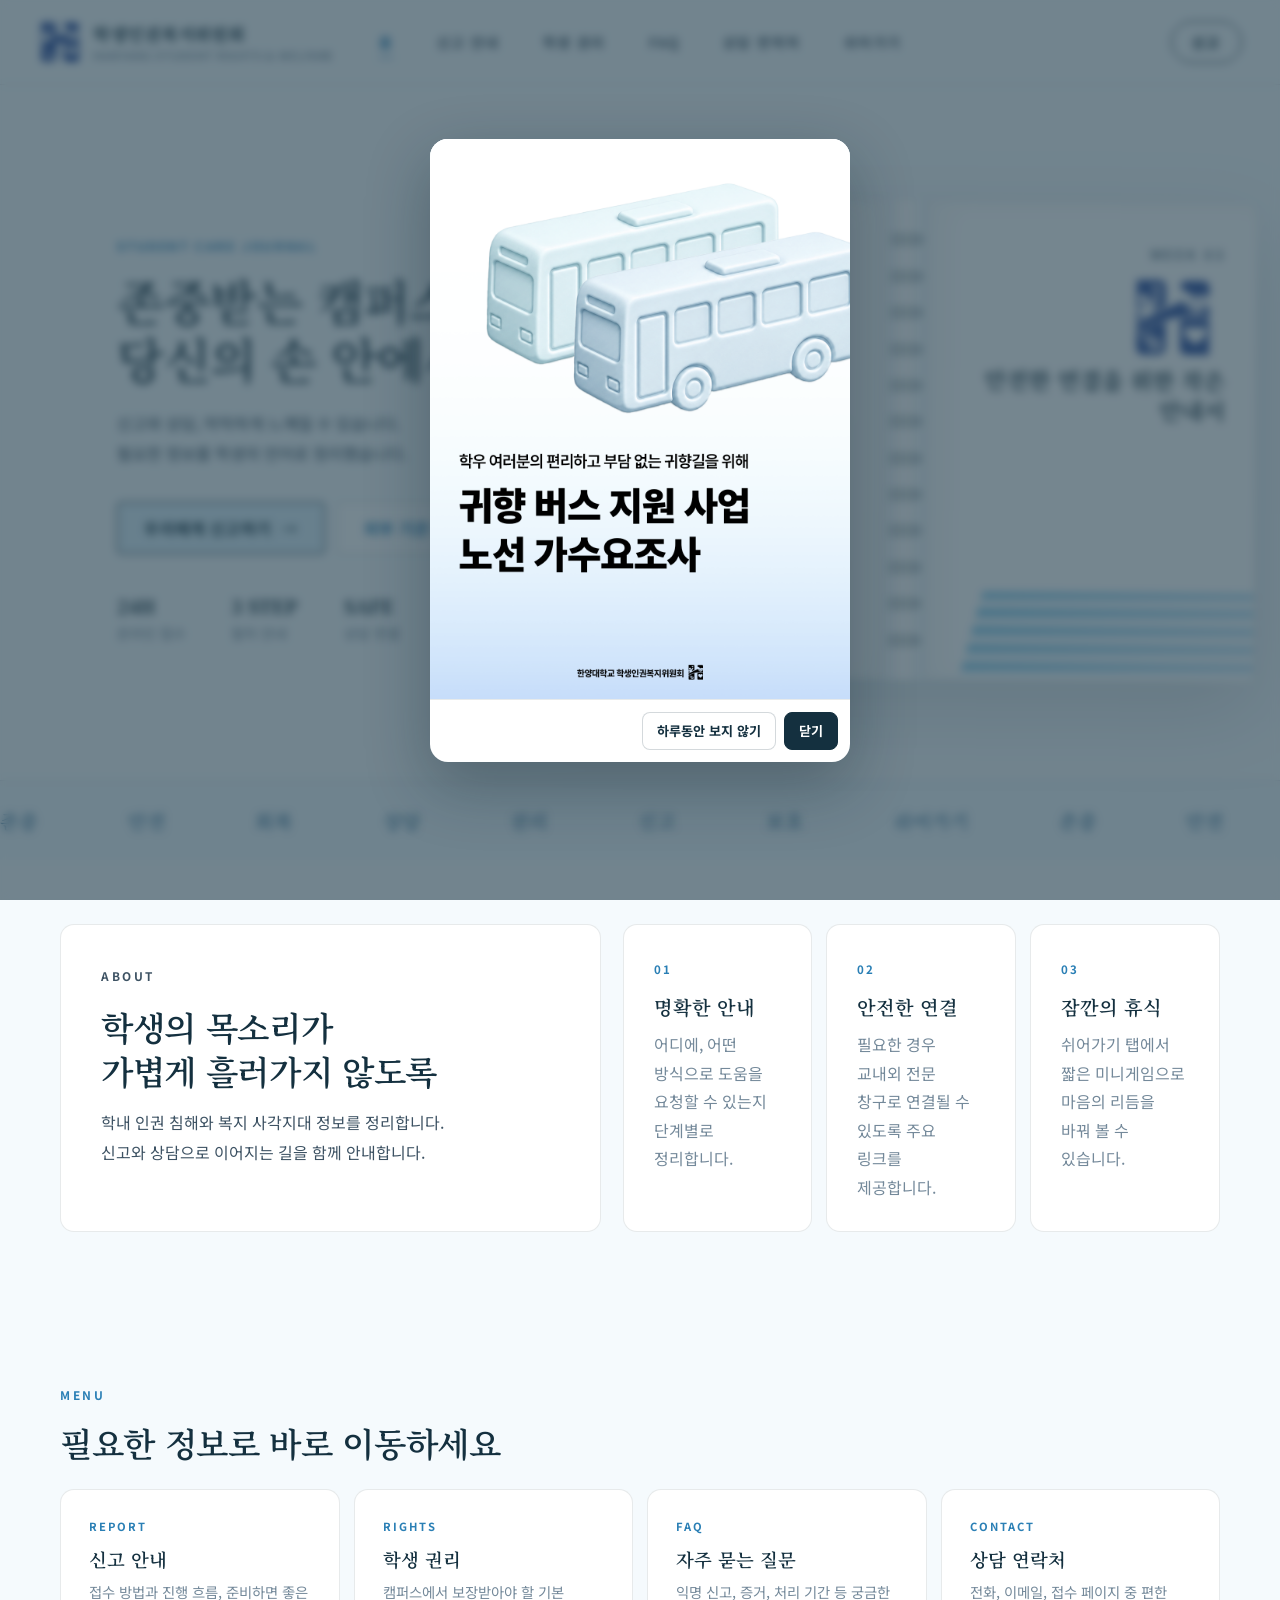
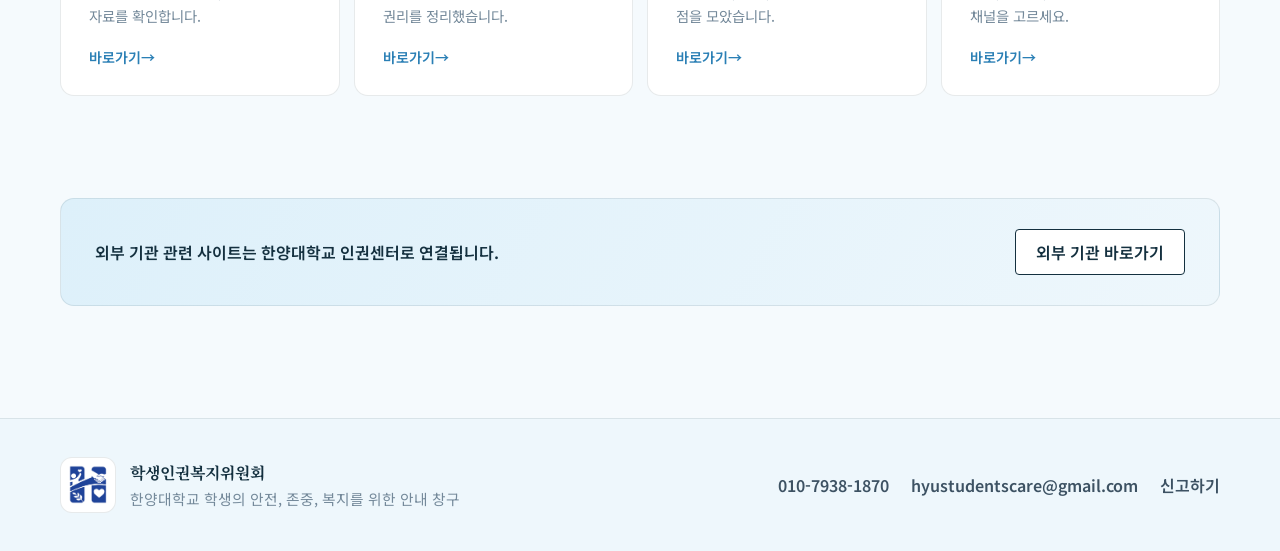
==== commit f5098524: "bus" ====
--- a/index.html
+++ b/index.html
@@ -20,7 +20,7 @@
     <header class="site-header">
       <div class="header-shell">
         <a class="brand" href="index.html" aria-label="학생인권복지위원회 홈">
-          <img class="brand__logo" src="로고_누끼.png" alt="" />
+          <img class="brand__logo" src="assets/images/로고_누끼.png" alt="" />
           <span class="brand__text">
             <strong>학생인권복지위원회</strong>
             <small>Hanyang Student Rights & Welfare</small>
@@ -29,11 +29,11 @@
 
         <nav id="site-nav" class="site-nav" aria-label="주요 메뉴">
           <a data-page-link="home" href="index.html">홈</a>
-          <a data-page-link="report" href="report.html">신고 안내</a>
-          <a data-page-link="rights" href="rights.html">학생 권리</a>
-          <a data-page-link="faq" href="faq.html">FAQ</a>
-          <a data-page-link="contact" href="contact.html">상담 연락처</a>
-          <a data-page-link="rest" href="rest.html">쉬어가기</a>
+          <a data-page-link="report" href="pages/report.html">신고 안내</a>
+          <a data-page-link="rights" href="pages/rights.html">학생 권리</a>
+          <a data-page-link="faq" href="pages/faq.html">FAQ</a>
+          <a data-page-link="contact" href="pages/contact.html">상담 연락처</a>
+          <a data-page-link="rest" href="pages/rest.html">쉬어가기</a>
         </nav>
 
         <a class="header-cta" href="https://walla.my/v/a8oq6hDiddJU0hvot35J" target="_blank" rel="noreferrer">
@@ -118,7 +118,7 @@
               </div>
               <div class="journal-page journal-page--right">
                 <p class="week-label">WEEK 03</p>
-                <img src="로고_누끼.png" alt="학생인권복지위원회 로고" />
+                <img src="assets/images/로고_누끼.png" alt="학생인권복지위원회 로고" />
                 <h2>안전한 연결을 위한 작은 안내서</h2>
                 <div class="page-stripes" aria-hidden="true"></div>
               </div>
@@ -187,25 +187,25 @@
           <p class="section-kicker">MENU</p>
           <h2 class="section-title">필요한 정보로 바로 이동하세요</h2>
           <div class="link-grid">
-            <a class="link-card" href="report.html">
+            <a class="link-card" href="pages/report.html">
               <span>Report</span>
               <h3>신고 안내</h3>
               <p>접수 방법과 진행 흐름, 준비하면 좋은 자료를 확인합니다.</p>
               <strong>바로가기</strong>
             </a>
-            <a class="link-card" href="rights.html">
+            <a class="link-card" href="pages/rights.html">
               <span>Rights</span>
               <h3>학생 권리</h3>
               <p>캠퍼스에서 보장받아야 할 기본 권리를 정리했습니다.</p>
               <strong>바로가기</strong>
             </a>
-            <a class="link-card" href="faq.html">
+            <a class="link-card" href="pages/faq.html">
               <span>FAQ</span>
               <h3>자주 묻는 질문</h3>
               <p>익명 신고, 증거, 처리 기간 등 궁금한 점을 모았습니다.</p>
               <strong>바로가기</strong>
             </a>
-            <a class="link-card" href="contact.html">
+            <a class="link-card" href="pages/contact.html">
               <span>Contact</span>
               <h3>상담 연락처</h3>
               <p>전화, 이메일, 접수 페이지 중 편한 채널을 고르세요.</p>
@@ -226,7 +226,7 @@
     <footer class="site-footer">
       <div class="container footer-layout">
         <div class="footer-brand">
-          <img src="로고_누끼.png" alt="" />
+          <img src="assets/images/로고_누끼.png" alt="" />
           <div>
             <strong>학생인권복지위원회</strong>
             <p>한양대학교 학생의 안전, 존중, 복지를 위한 안내 창구</p>
@@ -240,6 +240,20 @@
       </div>
     </footer>
 
+    <div class="bus-popup" id="bus-popup" role="dialog" aria-modal="true" aria-labelledby="bus-popup-title" hidden>
+      <div class="bus-popup__backdrop" data-bus-popup-close></div>
+      <div class="bus-popup__dialog">
+        <h2 id="bus-popup-title" class="sr-only">귀향버스 신청 안내</h2>
+        <a class="bus-popup__link" href="https://forms.gle/DRJzhURJRgSyZ5RUA" target="_blank" rel="noreferrer" aria-label="귀향버스 신청 폼 열기">
+          <img src="assets/images/귀향버스.png" alt="귀향버스 신청 안내. 클릭하여 신청하기" />
+        </a>
+        <div class="bus-popup__actions">
+          <button class="bus-popup__hide-today" type="button" data-bus-popup-hide>하루동안 보지 않기</button>
+          <button class="bus-popup__close" type="button" data-bus-popup-close>닫기</button>
+        </div>
+      </div>
+    </div>
+
     <script src="script.js"></script>
   </body>
 </html>
--- a/styles.css
+++ b/styles.css
@@ -1648,3 +1648,96 @@
   }
 
 }
+
+/* ----------------------------------------------------------
+   Home popup
+   ---------------------------------------------------------- */
+
+.bus-popup {
+  position: fixed;
+  z-index: 100;
+  inset: 0;
+  display: grid;
+  place-items: center;
+  padding: 24px;
+}
+
+.bus-popup[hidden] {
+  display: none;
+}
+
+.bus-popup__backdrop {
+  position: absolute;
+  inset: 0;
+  background: rgba(20, 48, 63, 0.58);
+  backdrop-filter: blur(4px);
+  -webkit-backdrop-filter: blur(4px);
+}
+
+.bus-popup__dialog {
+  position: relative;
+  width: min(420px, 100%);
+  overflow: hidden;
+  border-radius: 18px;
+  background: var(--surface);
+  box-shadow: 0 22px 64px rgba(8, 31, 45, 0.32);
+}
+
+.bus-popup__link {
+  display: block;
+  line-height: 0;
+}
+
+.bus-popup__link:focus-visible {
+  outline: 3px solid var(--sun);
+  outline-offset: -3px;
+}
+
+.bus-popup__link img {
+  display: block;
+  width: 100%;
+  max-height: min(70vh, 560px);
+  object-fit: contain;
+  background: var(--sky-pale);
+}
+
+.bus-popup__actions {
+  display: flex;
+  justify-content: flex-end;
+  gap: 8px;
+  padding: 12px;
+  border-top: 1px solid var(--line-soft);
+}
+
+.bus-popup__actions button {
+  min-height: 38px;
+  padding: 0 14px;
+  border: 1px solid var(--line);
+  border-radius: 8px;
+  background: var(--surface);
+  color: var(--ink);
+  font-size: 0.82rem;
+  font-weight: 700;
+}
+
+.bus-popup__actions button:hover,
+.bus-popup__actions button:focus-visible {
+  border-color: var(--sky-deep);
+  background: var(--sky-pale);
+}
+
+.bus-popup__close {
+  border-color: var(--ink) !important;
+  background: var(--ink) !important;
+  color: #fff !important;
+}
+
+@media (max-width: 430px) {
+  .bus-popup {
+    padding: 16px;
+  }
+
+  .bus-popup__actions {
+    justify-content: space-between;
+  }
+}
